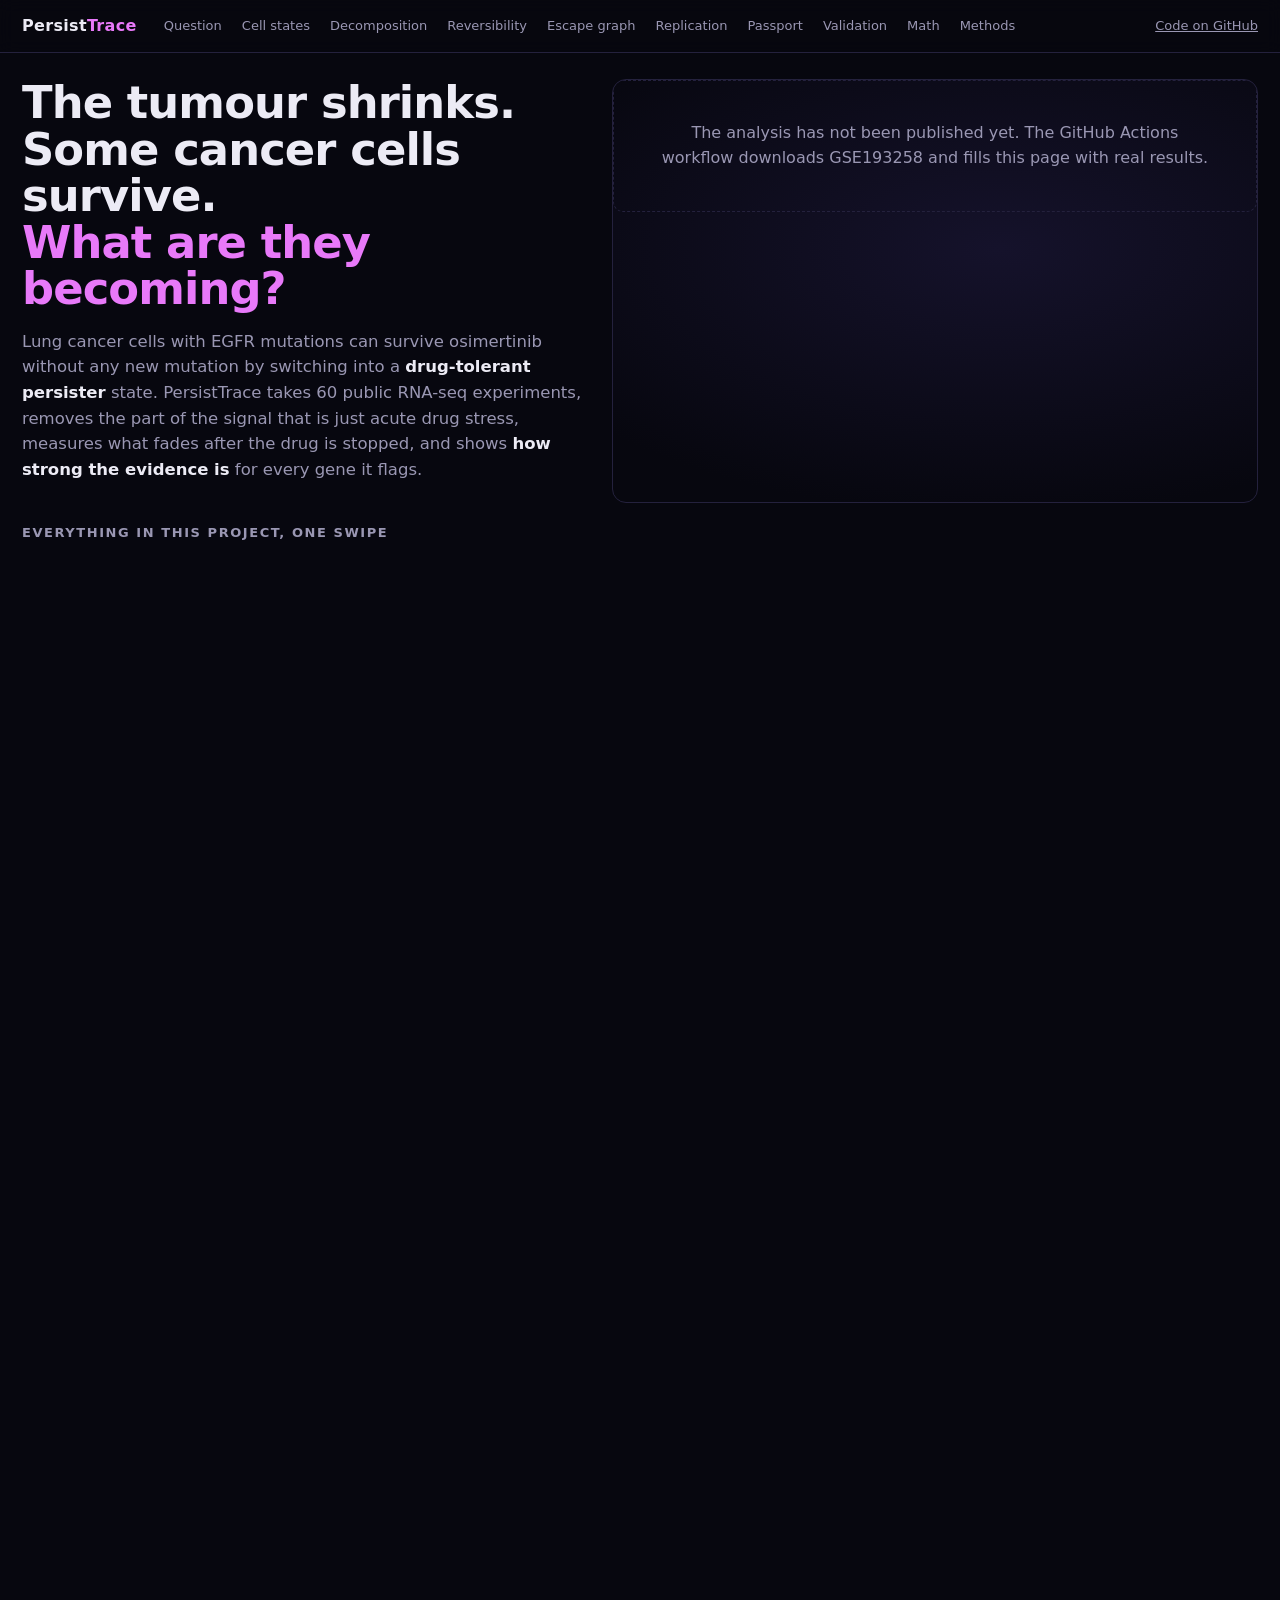
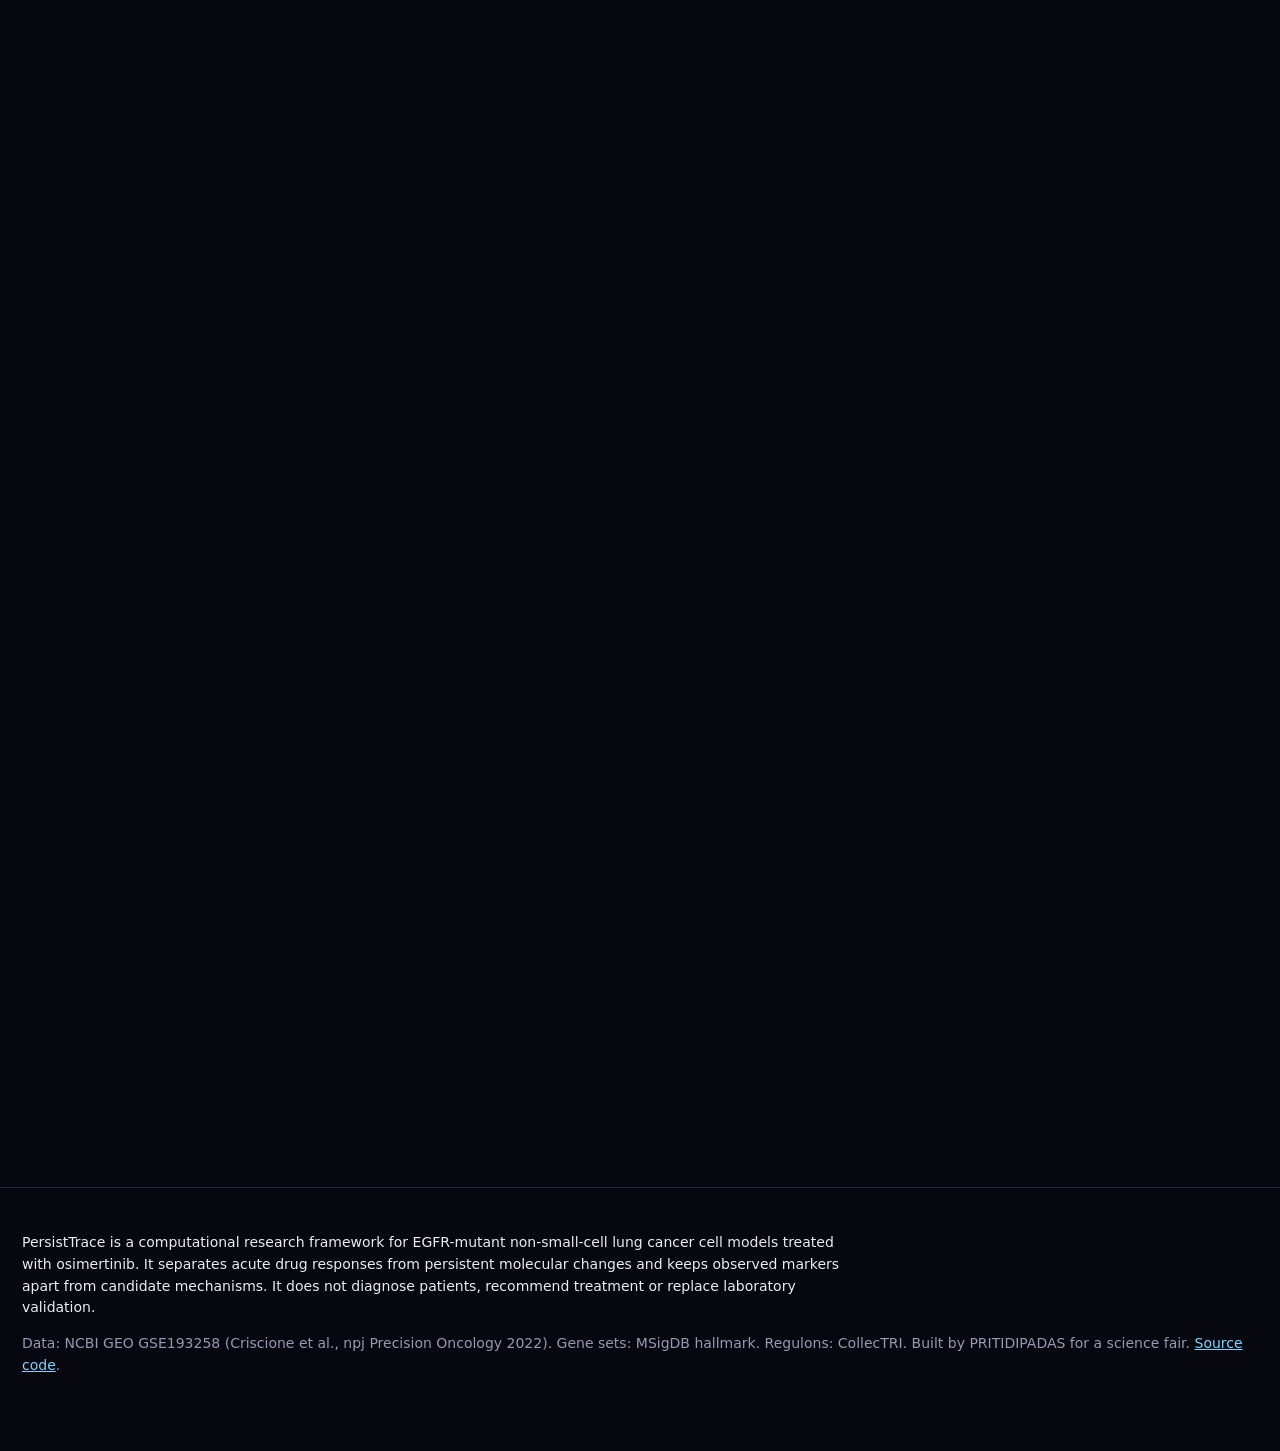
==== site/index.html @ 0986f30b "PersistTrace: pipeline, observatory site, tests and CI" ====
<!doctype html>
<html lang="en">
<head>
<meta charset="utf-8">
<meta name="viewport" content="width=device-width, initial-scale=1">
<title>PersistTrace: mapping the cancer cells that survive targeted therapy</title>
<meta name="description" content="PersistTrace separates the acute drug response from the persister state in EGFR-mutant lung cancer, measures what reverses after the drug is removed, and shows the evidence behind every candidate gene.">
<meta property="og:title" content="PersistTrace">
<meta property="og:description" content="The tumour shrinks. Some cancer cells survive. What are they becoming?">
<link rel="icon" href="data:image/svg+xml,%3Csvg xmlns='http://www.w3.org/2000/svg' viewBox='0 0 32 32'%3E%3Ccircle cx='16' cy='16' r='9' fill='none' stroke='%23e879f9' stroke-width='3'/%3E%3Ccircle cx='16' cy='16' r='3' fill='%237dd3fc'/%3E%3C/svg%3E">
<link rel="stylesheet" href="css/style.css">
</head>
<body>
<a class="skip" href="#main">Skip to content</a>
<div class="banner" id="banner"></div>

<header class="top">
  <a class="brand" href="#top">Persist<span>Trace</span></a>
  <nav class="sections" aria-label="Sections">
    <a href="#question">Question</a>
    <a href="#universe">Cell states</a>
    <a href="#decompose">Decomposition</a>
    <a href="#reversibility">Reversibility</a>
    <a href="#graph">Escape graph</a>
    <a href="#paradox">Replication</a>
    <a href="#passport">Passport</a>
    <a href="#arena">Validation</a>
    <a href="#math">Math</a>
    <a href="#methods">Methods</a>
  </nav>
  <a class="repo" href="https://github.com/PRITIDIPADAS/persist-trace">Code on GitHub</a>
</header>

<main id="main">
<div class="hero" id="top">
  <div>
    <h1>The tumour shrinks.<br>Some cancer cells survive.<br><em>What are they becoming?</em></h1>
    <p class="lede">Lung cancer cells with EGFR mutations can survive osimertinib without any new mutation by switching into a <strong>drug-tolerant persister</strong> state. PersistTrace takes 60 public RNA-seq experiments, removes the part of the signal that is just acute drug stress, measures what fades after the drug is stopped, and shows <strong>how strong the evidence is</strong> for every gene it flags.</p>
    <div class="stats" id="heroStats" aria-live="polite"></div>
  </div>
  <figure class="stage" aria-label="Animated map of the real samples">
    <canvas id="heroCanvas"></canvas>
    <div class="phase" id="heroPhase"></div>
    <div class="controls">
      <button class="btn small" id="heroPlay" aria-pressed="true">Pause</button>
    </div>
    <figcaption class="caption"><span id="heroCap">Loading real data</span><span>each dot is one sequenced sample</span></figcaption>
  </figure>
</div>

<div class="atlas">
  <h2>Everything in this project, one swipe</h2>
  <div class="tiles" id="tiles"></div>
</div>

<section class="mod reveal" id="question">
  <div class="mod-head">
    <div>
      <div class="n">01 / The question</div>
      <h2>Are persisters one population, or several states on different paths?</h2>
      <p>Most analyses compare treated cells with untreated cells. That mixes three different things: stress that every cell feels in the first day, the persister state that builds up over weeks, and recovery after the drug is gone. PersistTrace pulls those apart.</p>
    </div>
    <div class="plain"><b>In plain words.</b> Imagine a crowd hit by a storm. Everyone gets wet in the first hour, so "being wet" tells you nothing about who will still be standing after three weeks. We look for what changes only in the survivors, and for what goes back to normal when the storm stops.</div>
  </div>
  <div class="grid3">
    <div class="card"><h3>Five conditions, four cell lines</h3><p class="sub">PC9, NCI-H1975, HCC827 and HCC2935, each sequenced untreated, after 24 h of 500 nM osimertinib, as 21-day persisters, 24 h after washout and after regrowth (3 to 10 days, set per line by the original authors). Three biological replicates each.</p></div>
    <div class="card"><h3>What we add</h3><p class="sub">A decomposition that strips the acute response from the persister signal, a population-level reversibility map with memory half-lives, and an evidence passport that keeps markers and mechanisms apart.</p></div>
    <div class="card"><h3>What we do not claim</h3><p class="sub">No diagnosis, no treatment advice, no proof that any gene causes resistance. Cell lines are not patients. Every label on this page is an evidence level, and the passport says which level.</p></div>
  </div>
  <div class="card" style="margin-top:14px"><h3>Watch the data move</h3><p class="sub">Rendered by the pipeline from the real sample coordinates. The four large dots are the cell-line averages walking through the five conditions.</p><video id="trajVideo" controls muted playsinline preload="none" poster=""></video></div>
</section>

<section class="mod reveal" id="universe">
  <div class="mod-head">
    <div>
      <div class="n">02 / Cell-State Universe</div>
      <h2>Where each experiment sits</h2>
      <p>Principal component analysis of the 2,000 most variable genes. "Centred" removes each cell line's own baseline so the treatment conditions can be compared across lines; "raw" shows how different the lines are to begin with.</p>
    </div>
    <div class="plain"><b>How to read it.</b> Samples that are close together have similar gene activity. Hover a dot to see its GEO sample ID.</div>
  </div>
  <div class="toolbar" id="uniTools"></div>
  <div class="card"><svg class="chart" id="uniChart" viewBox="0 0 900 520" role="img" aria-label="Sample embedding"></svg><div class="legend" id="uniLegend"></div></div>
</section>

<section class="mod reveal" id="decompose">
  <div class="mod-head">
    <div>
      <div class="n">03 / Persistence-specific signal decomposition</div>
      <h2>Subtract the stress, keep the persister</h2>
      <p>For every gene and cell line we have the acute change <i>A</i> and the persister change <i>P</i>. A robust regression across all genes finds how much of the acute response persisters still carry. What is left, <i>S</i>, is the persister-specific part.</p>
    </div>
    <div class="plain"><b>The idea in one line.</b> If a gene goes up on day one and is still up on day 21, that is mostly stress. If it only goes up by day 21, that is the persister talking.</div>
  </div>
  <div class="card eq" aria-label="P equals beta times A plus S">
    <math display="block"><mrow><msub><mi>P</mi><mi>g</mi></msub><mo>=</mo><mi>&#x3B2;</mi><mo>&#x22C5;</mo><msub><mi>A</mi><mi>g</mi></msub><mo>+</mo><msub><mi>S</mi><mi>g</mi></msub><mspace width="2em"/><msub><mi>z</mi><mi>S</mi></msub><mo>=</mo><mfrac><msub><mi>S</mi><mi>g</mi></msub><msqrt><msubsup><mi>&#x3C3;</mi><mi>P</mi><mn>2</mn></msubsup><mo>+</mo><msup><mi>&#x3B2;</mi><mn>2</mn></msup><msubsup><mi>&#x3C3;</mi><mi>A</mi><mn>2</mn></msubsup></msqrt></mfrac></mrow></math>
    <div class="sub">Per-line DESeq2 Wald estimates, Huber-weighted slope, then DerSimonian-Laird random effects across the four lines. Ignoring the shared-control covariance makes the error bar wider, not narrower.</div>
  </div>
  <div class="toolbar" id="decTools"></div>
  <div class="grid2">
    <div class="card"><svg class="chart" id="decChart" viewBox="0 0 640 460" role="img" aria-label="Acute versus persister fold change"></svg></div>
    <div class="card"><h3>What the slope says</h3><div id="betaText" class="sub"></div><h3 style="margin-top:16px">Top persister-specific genes</h3><div id="decTop" class="scroller"></div></div>
  </div>
</section>

<section class="mod reveal" id="reversibility">
  <div class="mod-head">
    <div>
      <div class="n">04 / Reversibility map</div>
      <h2>What does a cancer cell remember after the drug is gone?</h2>
      <p>Each persister change is followed into the 24 h washout and the regrowth washout. "Memory" is the fraction of the persister change still present. Where the GEO record gives the regrowth day, we fit an exponential decay and report a half-life.</p>
    </div>
    <div class="plain"><b>Careful wording.</b> These are averages over millions of cells. A bulk signal drifting back to baseline fits reversal, but it could also mean the persisters were outgrown by other cells. Only lineage tracing can tell those apart.</div>
  </div>
  <div class="grid2">
    <div class="card">
      <div class="toolbar"><label for="geneSearch">Gene</label><input type="search" id="geneSearch" list="geneList" placeholder="Type a gene, e.g. TACSTD2" autocomplete="off"><datalist id="geneList"></datalist><span id="geneClass"></span></div>
      <svg class="chart" id="revChart" viewBox="0 0 640 380" role="img" aria-label="Gene trajectory across conditions"></svg>
      <div class="legend" id="revLegend"></div>
    </div>
    <div class="card"><h3>How much persister programme survives washout</h3><div id="memText" class="sub"></div><svg class="chart" id="memChart" viewBox="0 0 460 300" role="img" aria-label="Memory distribution"></svg><h3>Withdrawal classes (reproducible in 3 or more lines)</h3><div id="classBars"></div></div>
  </div>
</section>

<section class="mod reveal" id="graph">
  <div class="mod-head">
    <div>
      <div class="n">05 / Molecular Escape Graph</div>
      <h2>Every edge says where it came from</h2>
      <p>Genes, transcription factors, gene programmes and published studies. Solid edges were measured or reported. Dashed edges were inferred from a prior network plus this data. Click a gene to open its passport.</p>
    </div>
    <div class="plain"><b>Why the line styles matter.</b> A computer guess and a lab experiment should never look the same on screen.</div>
  </div>
  <div class="toolbar" id="graphTools"></div>
  <div class="card"><svg class="chart" id="graphSvg" viewBox="0 0 1000 620" role="img" aria-label="Evidence graph"></svg><div class="legend" id="graphLegend"></div></div>
</section>

<section class="mod reveal" id="paradox">
  <div class="mod-head">
    <div>
      <div class="n">06 / The replication paradox</div>
      <h2>Asleep, or quietly copying DNA?</h2>
      <p>Persisters are often described as dormant. Lineage tracing in PC9 found a rare subset that keeps cycling under osimertinib, with its own antioxidant and fatty-acid programmes. Here we follow cell-cycle, DNA repair and metabolic programmes through the five conditions in each line.</p>
    </div>
    <div class="plain"><b>Limit.</b> Bulk RNA cannot show whether a few cells are cycling while most sleep. It shows the population average. The single-cell datasets listed in Methods are the next step.</div>
  </div>
  <div class="toolbar" id="progTools"></div>
  <div class="grid2">
    <div class="card"><svg class="chart" id="progChart" viewBox="0 0 640 380" role="img" aria-label="Programme scores over conditions"></svg><div class="legend" id="progLegend"></div></div>
    <div class="card"><h3>Programmes most shifted beyond acute stress</h3><div id="progTable" class="scroller"></div><div id="progLit" class="sub" style="margin-top:12px"></div></div>
  </div>
</section>

<section class="mod reveal" id="passport">
  <div class="mod-head">
    <div>
      <div class="n">07 / Biological Evidence Passport</div>
      <h2>Marker or mechanism? Six separate answers, no secret score</h2>
      <p>Each candidate gets six dimensions that are never added together. The final label is the strongest claim the evidence allows, picked by written rules. Contradictions are listed, not hidden.</p>
    </div>
    <div class="plain"><b>Start with TROP2.</b> It rises in persisters. A 2025 knockout study found it was not needed for persister formation. A 2026 study reported it helps persisters survive. Both can be true in different set-ups, and the passport shows exactly that.</div>
  </div>
  <div class="toolbar"><button class="btn" id="trapBtn">Show the TROP2 story</button><label for="claimFilter">Filter</label><select id="claimFilter"><option value="">All labels</option></select></div>
  <div class="passport"><div class="plist" id="plist" role="listbox" aria-label="Candidate genes"></div><div class="card" id="pcard"></div></div>
</section>

<section class="mod reveal" id="arena">
  <div class="mod-head">
    <div>
      <div class="n">08 / Validation arena</div>
      <h2>Tested on a cell line the model never saw</h2>
      <p>Leave-one-cell-line-out: signatures, feature selection and models are built on three lines and scored on the fourth. Simple baselines run next to complex ones, and every hypothesis below was written before the comparison was run.</p>
    </div>
    <div class="plain"><b>Why not split by cells?</b> Replicates from one line share almost everything. Testing on them flatters the model. A whole new cell line is a fairer exam.</div>
  </div>
  <div class="grid2">
    <div class="card"><h3>Hypotheses and verdicts</h3><div id="hyps"></div></div>
    <div class="card"><h3>Held-out separation of persisters from acute stress</h3><svg class="chart" id="foldChart" viewBox="0 0 460 280" role="img" aria-label="AUROC per held-out line"></svg><div class="legend"><span><i style="background:var(--acute)"></i>naive treated vs control signature</span><span><i style="background:var(--dtp)"></i>persister-specific signature</span></div></div>
  </div>
  <div class="card" style="margin-top:14px"><h3>Five-condition classifiers on the held-out line</h3><div id="benchTable" class="scroller"></div></div>
</section>

<section class="mod reveal" id="math">
  <div class="mod-head">
    <div>
      <div class="n">09 / The mathematics of switching</div>
      <h2>Why a reversible state is enough to cause relapse</h2>
      <p>A two-state linear model: sensitive cells S and persisters P, with switching rates that change when the drug is on. The long-run fate is set by the largest eigenvalue of the rate matrix. This panel is theory with illustrative rates, checked against an independent Octave implementation in CI.</p>
    </div>
    <div class="plain"><b>Try it.</b> Drag <i>a</i> to zero and only the persisters you started with survive the drug. Raise <i>b</i> and persisters turn back into fast-growing sensitive cells sooner after washout, so the tumour regrows faster.</div>
  </div>
  <div class="card eq">
    <math display="block"><mrow><mfrac><mi>d</mi><mrow><mi>d</mi><mi>t</mi></mrow></mfrac><mrow><mo>[</mo><mtable><mtr><mtd><mi>S</mi></mtd></mtr><mtr><mtd><mi>P</mi></mtd></mtr></mtable><mo>]</mo></mrow><mo>=</mo><mrow><mo>[</mo><mtable><mtr><mtd><msub><mi>r</mi><mi>S</mi></msub><mo>&#x2212;</mo><mi>a</mi></mtd><mtd><mi>b</mi></mtd></mtr><mtr><mtd><mi>a</mi></mtd><mtd><msub><mi>r</mi><mi>P</mi></msub><mo>&#x2212;</mo><mi>b</mi></mtd></mtr></mtable><mo>]</mo></mrow><mrow><mo>[</mo><mtable><mtr><mtd><mi>S</mi></mtd></mtr><mtr><mtd><mi>P</mi></mtd></mtr></mtable><mo>]</mo></mrow><mspace width="2em"/><msub><mi>&#x3BB;</mi><mo>max</mo></msub><mo>=</mo><mfrac><mrow><mi>&#x3C4;</mi><mo>+</mo><msqrt><msup><mi>&#x3C4;</mi><mn>2</mn></msup><mo>&#x2212;</mo><mn>4</mn><mi>&#x394;</mi></msqrt></mrow><mn>2</mn></mfrac></mrow></math>
  </div>
  <div class="grid2">
    <div class="card"><svg class="chart" id="modelChart" viewBox="0 0 640 360" role="img" aria-label="Simulated population"></svg><div class="legend"><span><i style="background:var(--control)"></i>sensitive</span><span><i style="background:var(--dtp)"></i>persister</span><span><i style="background:var(--ink)"></i>total (log scale)</span></div></div>
    <div class="card" id="modelControls"></div>
  </div>
</section>

<section class="mod reveal" id="methods">
  <div class="mod-head">
    <div>
      <div class="n">10 / Methods and reproducibility</div>
      <h2>Rerun it yourself</h2>
      <p>Everything on this page is generated by one command from public files whose checksums are listed below. The analysis runs again on every change in GitHub Actions, together with the tests and the Octave cross-check.</p>
    </div>
    <div class="plain"><code>pip install -e . &amp;&amp; python -m persisttrace.pipeline</code></div>
  </div>
  <div class="grid2">
    <div class="card"><h3>Acceptance gates</h3><div id="gates"></div><h3 style="margin-top:16px">Robustness</h3><div id="robust" class="sub"></div></div>
    <div class="card"><h3>Source files</h3><div id="manifest" class="scroller sub"></div><h3 style="margin-top:16px">Run</h3><div id="runinfo" class="sub"></div></div>
  </div>
  <div class="grid3" style="margin-top:14px">
    <div class="card"><h3>Limitations</h3><p class="sub">Four cell lines, three replicates each. Long washouts differ in length between lines. Bulk data cannot resolve subpopulations. Regulator activity is inferred from expression of targets, so it is not independent of expression. No new wet-lab experiments and no clinical validation. Literature records were curated by hand and can be incomplete.</p></div>
    <div class="card"><h3>Next datasets</h3><p class="sub">Single-cell: GSE243562 (patient-derived xenografts, residual tumour) and the PC9 osimertinib arm of GSE275199, kept separate from its H358 sotorasib arm. Chromatin: GSE193259 ATAC-seq. These are listed as planned, not run.</p></div>
    <div class="card"><h3>Prior work we build on</h3><div id="refs" class="sub"></div></div>
  </div>
</section>
</main>

<footer>
  <p class="boundary">PersistTrace is a computational research framework for EGFR-mutant non-small-cell lung cancer cell models treated with osimertinib. It separates acute drug responses from persistent molecular changes and keeps observed markers apart from candidate mechanisms. It does not diagnose patients, recommend treatment or replace laboratory validation.</p>
  <p>Data: NCBI GEO GSE193258 (Criscione et al., npj Precision Oncology 2022). Gene sets: MSigDB hallmark. Regulons: CollecTRI. Built by PRITIDIPADAS for a science fair. <a href="https://github.com/PRITIDIPADAS/persist-trace">Source code</a>.</p>
</footer>
<div class="tip" id="tip" role="tooltip"></div>
<script src="js/charts.js"></script>
<script src="js/hero.js"></script>
<script src="js/app.js"></script>
</body>
</html>
---- site/css/style.css ----
:root {
  --bg: #07070f;
  --panel: #0e0d1c;
  --panel-2: #141228;
  --line: #24213d;
  --ink: #ecebf5;
  --muted: #9a97b3;
  --dim: #66637f;
  --control: #7dd3fc;
  --acute: #fbbf24;
  --dtp: #e879f9;
  --wo-short: #a78bfa;
  --wo-long: #34d399;
  --warn: #ff6b8a;
  --ok: #34d399;
  --radius: 10px;
  --mono: ui-monospace, "SF Mono", "JetBrains Mono", Menlo, Consolas, monospace;
  --sans: "Inter", "Segoe UI", system-ui, -apple-system, sans-serif;
  --serif: "Iowan Old Style", "Palatino Linotype", Palatino, Georgia, serif;
}

* { box-sizing: border-box; }
html { scroll-behavior: smooth; }
@media (prefers-reduced-motion: reduce) { html { scroll-behavior: auto; } }
body { margin: 0; background: var(--bg); color: var(--ink); font: 16px/1.55 var(--sans); }
a { color: var(--control); }
a:focus-visible, button:focus-visible, input:focus-visible, select:focus-visible { outline: 2px solid var(--dtp); outline-offset: 2px; }
.skip { position: absolute; left: -999px; }
.skip:focus { left: 12px; top: 12px; background: var(--ink); color: var(--bg); padding: 6px 10px; z-index: 99; }

.banner { display: none; background: var(--warn); color: #19040a; font-weight: 700; text-align: center; padding: 8px 12px; }
.banner.show { display: block; }

header.top { position: sticky; top: 0; z-index: 20; display: flex; align-items: center; gap: 18px; padding: 10px 22px;
  background: rgba(7, 7, 15, .86); backdrop-filter: blur(8px); border-bottom: 1px solid var(--line); }
.brand { font-weight: 800; letter-spacing: .02em; color: var(--ink); text-decoration: none; }
.brand span { color: var(--dtp); }
nav.sections { display: flex; gap: 2px; overflow-x: auto; scrollbar-width: none; flex: 1; }
nav.sections a { color: var(--muted); text-decoration: none; font-size: 13px; padding: 6px 9px; border-radius: 6px; white-space: nowrap; }
nav.sections a.on, nav.sections a:hover { color: var(--ink); background: var(--panel-2); }
.top .repo { font-size: 13px; color: var(--muted); }

.hero { display: grid; grid-template-columns: minmax(320px, 1fr) minmax(320px, 1.15fr); gap: 28px; padding: 26px 22px 10px; max-width: 1360px; margin: 0 auto; align-items: center; }
.hero h1 { font: 800 clamp(28px, 3.5vw, 46px)/1.04 var(--sans); letter-spacing: -.02em; margin: 0 0 16px; }
.hero h1 em { font-style: normal; color: var(--dtp); }
.hero .lede { font-size: 16.5px; color: var(--muted); max-width: 36em; margin: 0 0 20px; }
.hero .lede strong { color: var(--ink); font-weight: 600; }
.stage { position: relative; aspect-ratio: 16 / 10.5; margin: 0; background: radial-gradient(120% 90% at 60% 40%, #15122b 0%, var(--bg) 70%); border: 1px solid var(--line); border-radius: 14px; overflow: hidden; }
.stage canvas { width: 100%; height: 100%; display: block; }
.stage .caption { position: absolute; left: 14px; bottom: 12px; right: 14px; display: flex; justify-content: space-between; gap: 12px; font: 12px var(--mono); color: var(--muted); pointer-events: none; }
.stage .phase { position: absolute; top: 12px; left: 14px; font: 600 14px var(--sans); }
.stage .controls { position: absolute; top: 10px; right: 10px; display: flex; gap: 6px; }

.btn { font: 600 13px var(--sans); color: var(--ink); background: var(--panel-2); border: 1px solid var(--line); border-radius: 7px; padding: 7px 12px; cursor: pointer; }
.btn:hover { border-color: var(--dim); }
.btn.on { background: var(--ink); color: var(--bg); border-color: var(--ink); }
.btn.small { padding: 4px 9px; font-size: 12px; }

.stats { display: grid; grid-template-columns: repeat(3, 1fr); gap: 10px; margin-top: 8px; }
.stat { border-left: 2px solid var(--line); padding: 2px 0 2px 10px; }
.stat b { display: block; font: 700 24px/1.1 var(--sans); }
.stat span { font-size: 12px; line-height: 1.35; color: var(--muted); display: block; }
.stat.dtp { border-color: var(--dtp); }
.stat.ok { border-color: var(--ok); }
.stat.acute { border-color: var(--acute); }

.atlas { max-width: 1360px; margin: 6px auto 0; padding: 0 22px 8px; }
.atlas h2 { font-size: 13px; text-transform: uppercase; letter-spacing: .12em; color: var(--muted); margin: 10px 0; font-weight: 600; }
.tiles { display: grid; grid-auto-flow: column; grid-auto-columns: minmax(168px, 1fr); gap: 10px; overflow-x: auto; scroll-snap-type: x mandatory; padding-bottom: 8px; }
.tile { scroll-snap-align: start; display: block; text-decoration: none; color: var(--ink); background: var(--panel); border: 1px solid var(--line); border-radius: var(--radius); padding: 10px 12px; min-height: 104px; position: relative; }
.tile:hover { border-color: var(--dim); }
.tile .n { font: 12px var(--mono); color: var(--dim); }
.tile h3 { margin: 4px 0 6px; font-size: 15px; }
.tile p { margin: 0; font-size: 13px; color: var(--muted); }
.tile .live { margin-top: 8px; font: 600 13px var(--mono); color: var(--dtp); }

section.mod { max-width: 1360px; margin: 0 auto; padding: 64px 22px 20px; border-top: 1px solid var(--line); }
.mod-head { display: grid; grid-template-columns: 1fr minmax(260px, 420px); gap: 24px; align-items: end; margin-bottom: 20px; }
.mod-head .n { font: 12px var(--mono); color: var(--dtp); }
.mod-head h2 { font: 800 clamp(24px, 3vw, 36px)/1.1 var(--sans); margin: 4px 0 8px; letter-spacing: -.01em; }
.mod-head p { color: var(--muted); margin: 0; }
.plain { background: var(--panel); border: 1px solid var(--line); border-radius: var(--radius); padding: 12px 14px; font-size: 14px; color: var(--muted); }
.plain b { color: var(--ink); }

.grid2 { display: grid; grid-template-columns: 1.4fr 1fr; gap: 18px; }
.grid3 { display: grid; grid-template-columns: repeat(3, 1fr); gap: 14px; }
.card { background: var(--panel); border: 1px solid var(--line); border-radius: var(--radius); padding: 16px; min-width: 0; }
.card h3 { margin: 0 0 8px; font-size: 15px; }
.card .sub { font-size: 13px; color: var(--muted); }
.toolbar { display: flex; flex-wrap: wrap; gap: 6px; align-items: center; margin-bottom: 10px; }
.toolbar label { font-size: 13px; color: var(--muted); }
input[type="search"], select { font: 14px var(--sans); background: var(--panel-2); color: var(--ink); border: 1px solid var(--line); border-radius: 7px; padding: 7px 10px; }
input[type="range"] { accent-color: var(--dtp); width: 100%; }

svg text { fill: var(--muted); font: 11px var(--sans); }
svg .axis line, svg .axis path { stroke: var(--line); }
svg .lbl { fill: var(--ink); font-weight: 600; }
.chart { width: 100%; height: auto; display: block; }
.legend { display: flex; flex-wrap: wrap; gap: 12px; font-size: 12px; color: var(--muted); margin-top: 8px; }
.legend i { display: inline-block; width: 10px; height: 10px; border-radius: 50%; margin-right: 5px; vertical-align: -1px; }

.tip { position: fixed; pointer-events: none; z-index: 50; background: #fff; color: #111; font-size: 12px; padding: 6px 8px; border-radius: 6px; max-width: 280px; opacity: 0; transition: opacity .12s; }
.tip.show { opacity: 1; }

.eq { font-size: 18px; text-align: center; padding: 12px 0; color: var(--ink); }
math { font-size: 1.05em; }

.badge { display: inline-block; white-space: nowrap; font: 600 11px var(--sans); padding: 3px 8px; border-radius: 999px; border: 1px solid currentColor; }
.badge.supported, .badge.dependency { color: var(--ok); }
.badge.partial, .badge.marker, .badge.regulator { color: var(--control); }
.badge.contested, .badge.negative, .badge.acute-driven, .badge.stress { color: var(--acute); }
.badge.none, .badge.weak, .badge.uncertain, .badge.not-supported, .badge.not-found, .badge.other_context { color: var(--dim); }

.passport { display: grid; grid-template-columns: 360px 1fr; gap: 18px; }
.plist { max-height: 560px; overflow: auto; border: 1px solid var(--line); border-radius: var(--radius); }
.plist button { display: flex; gap: 8px; align-items: center; justify-content: space-between; width: 100%; text-align: left; background: none; color: var(--ink); border: 0; border-bottom: 1px solid var(--line); padding: 9px 12px; cursor: pointer; font: 14px var(--sans); }
.plist button.on, .plist button:hover { background: var(--panel-2); }
.dims { display: grid; grid-template-columns: repeat(3, 1fr); gap: 10px; }
.dim { background: var(--panel-2); border-radius: 8px; padding: 10px 12px; font-size: 13px; }
.dim h4 { margin: 0 0 6px; font-size: 12px; color: var(--muted); font-weight: 600; text-transform: uppercase; letter-spacing: .06em; }
.verdict { margin: 14px 0; padding: 14px 16px; border-radius: 8px; border: 1px solid var(--line); background: var(--bg); }
.verdict b { font-size: 18px; }
.trace { display: flex; flex-wrap: wrap; gap: 6px; align-items: center; font: 12px var(--mono); color: var(--muted); }
.trace span { background: var(--panel-2); padding: 4px 8px; border-radius: 5px; }
.trace .arr { background: none; color: var(--dim); }
.records { font-size: 13px; }
.records li { margin-bottom: 6px; }
.contra li { color: var(--acute); font-size: 13px; }

.story { border-left: 3px solid var(--acute); padding: 4px 0 4px 14px; margin: 12px 0; }
.hyp { display: grid; grid-template-columns: 54px 1fr 150px; gap: 10px; padding: 10px 0; border-bottom: 1px solid var(--line); font-size: 14px; align-items: start; }
.hyp .id { font: 700 13px var(--mono); color: var(--dtp); }
.hyp .res { font-weight: 600; text-align: right; }
.res.supported { color: var(--ok); }
.res.contradicted { color: var(--warn); }
.res.exploratory, .res.not-evaluated, .res.no-clear-difference, .res.not-testable-with-bulk-rna-seq { color: var(--muted); }

table.t { width: 100%; border-collapse: collapse; font-size: 13px; }
table.t th, table.t td { text-align: left; padding: 6px 8px; border-bottom: 1px solid var(--line); }
table.t th { color: var(--muted); font-weight: 600; }
table.t td.num { font-family: var(--mono); text-align: right; }
.gate { display: flex; justify-content: space-between; border-bottom: 1px solid var(--line); padding: 7px 0; font-size: 14px; }
.gate .passed { color: var(--ok); }
.gate .failed { color: var(--warn); }
.scroller { max-height: 320px; overflow: auto; }

.pending { padding: 40px; text-align: center; color: var(--muted); border: 1px dashed var(--line); border-radius: var(--radius); }
video { width: 100%; border-radius: var(--radius); border: 1px solid var(--line); background: #000; }
footer { max-width: 1360px; margin: 40px auto 0; padding: 30px 22px 60px; border-top: 1px solid var(--line); color: var(--muted); font-size: 14px; }
footer .boundary { color: var(--ink); max-width: 60em; }

.reveal { opacity: 0; transform: translateY(14px); transition: opacity .6s ease, transform .6s ease; }
.reveal.in { opacity: 1; transform: none; }
@media (prefers-reduced-motion: reduce) { .reveal { opacity: 1; transform: none; transition: none; } }

@media (max-width: 960px) {
  .stats { grid-template-columns: repeat(2, 1fr); }
  .hero, .grid2, .mod-head, .passport { grid-template-columns: 1fr; }
  .grid3, .dims { grid-template-columns: 1fr 1fr; }
  .hyp { grid-template-columns: 44px 1fr; }
  .hyp .res { grid-column: 2; text-align: left; }
  .top .repo { display: none; }
}
@media (max-width: 560px) { .grid3, .dims { grid-template-columns: 1fr; } }
@media print { header.top, .controls, .tiles { display: none; } body { background: #fff; color: #000; } }
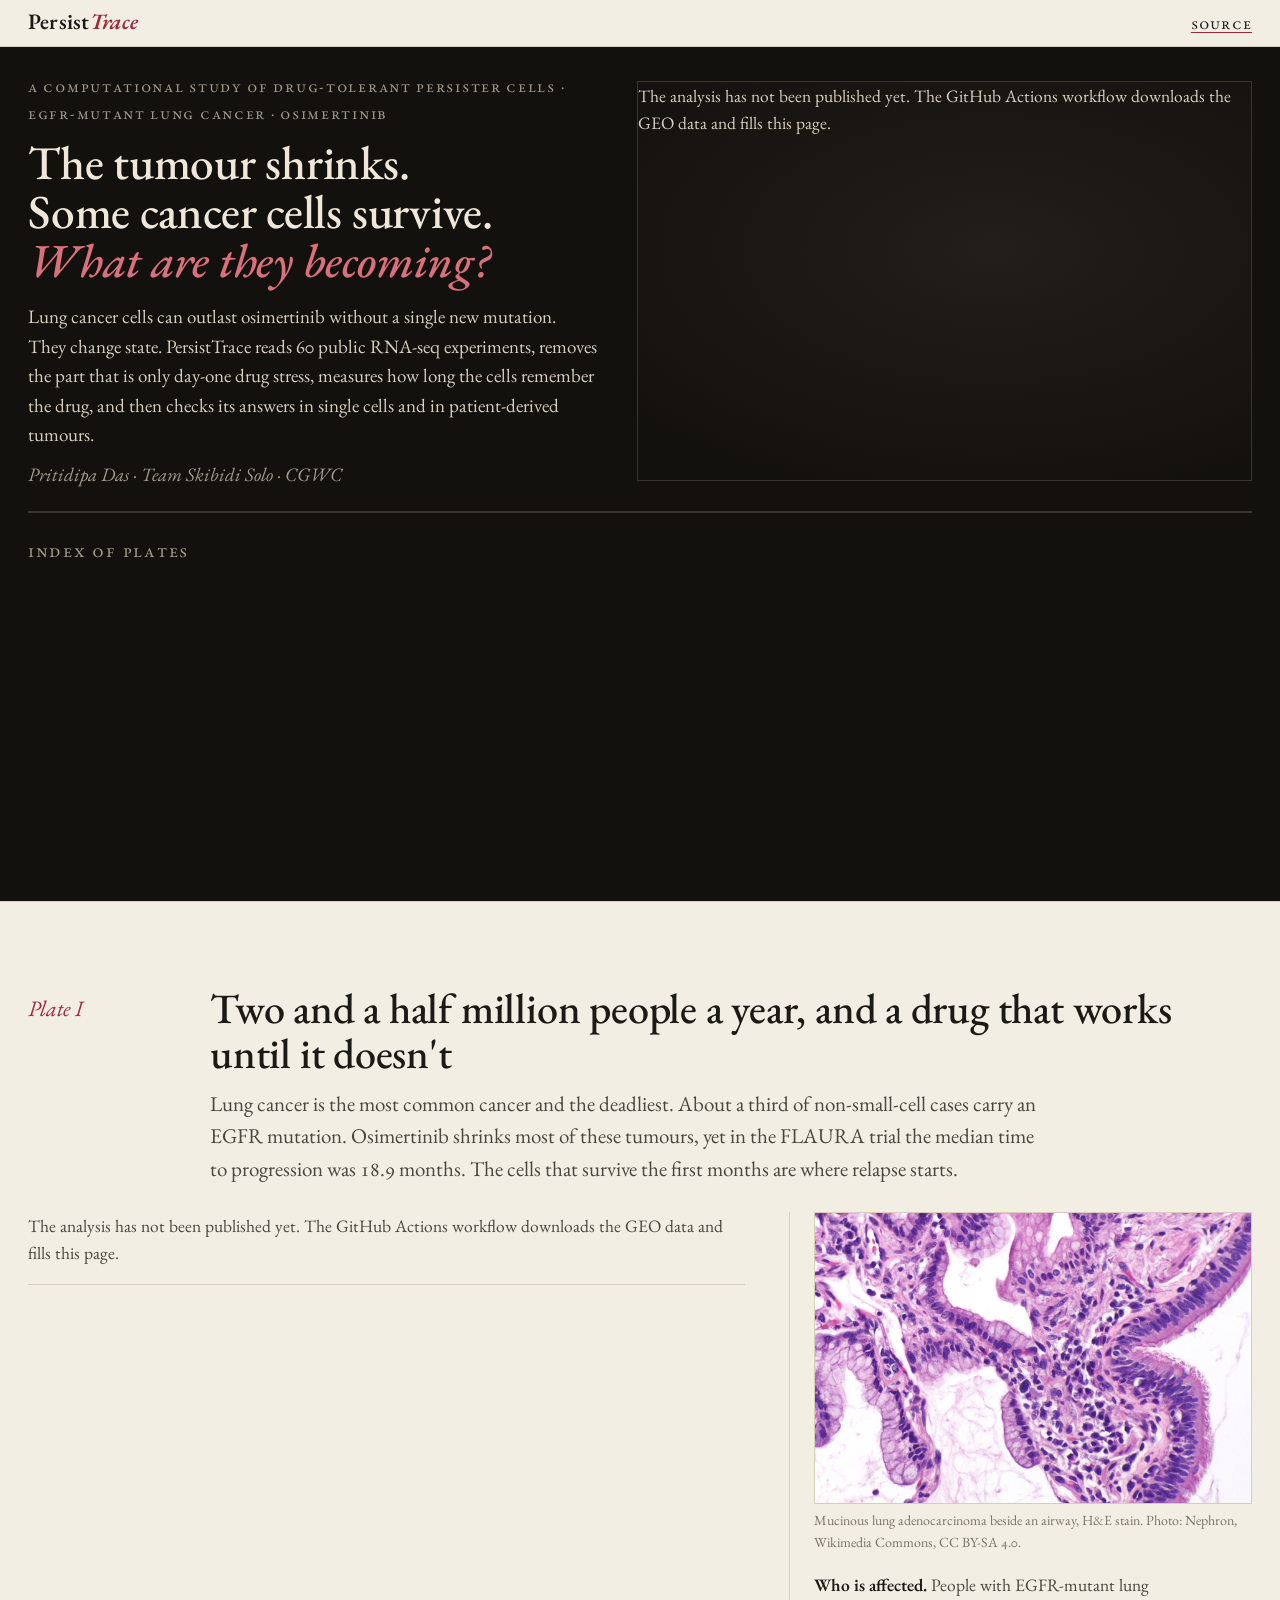
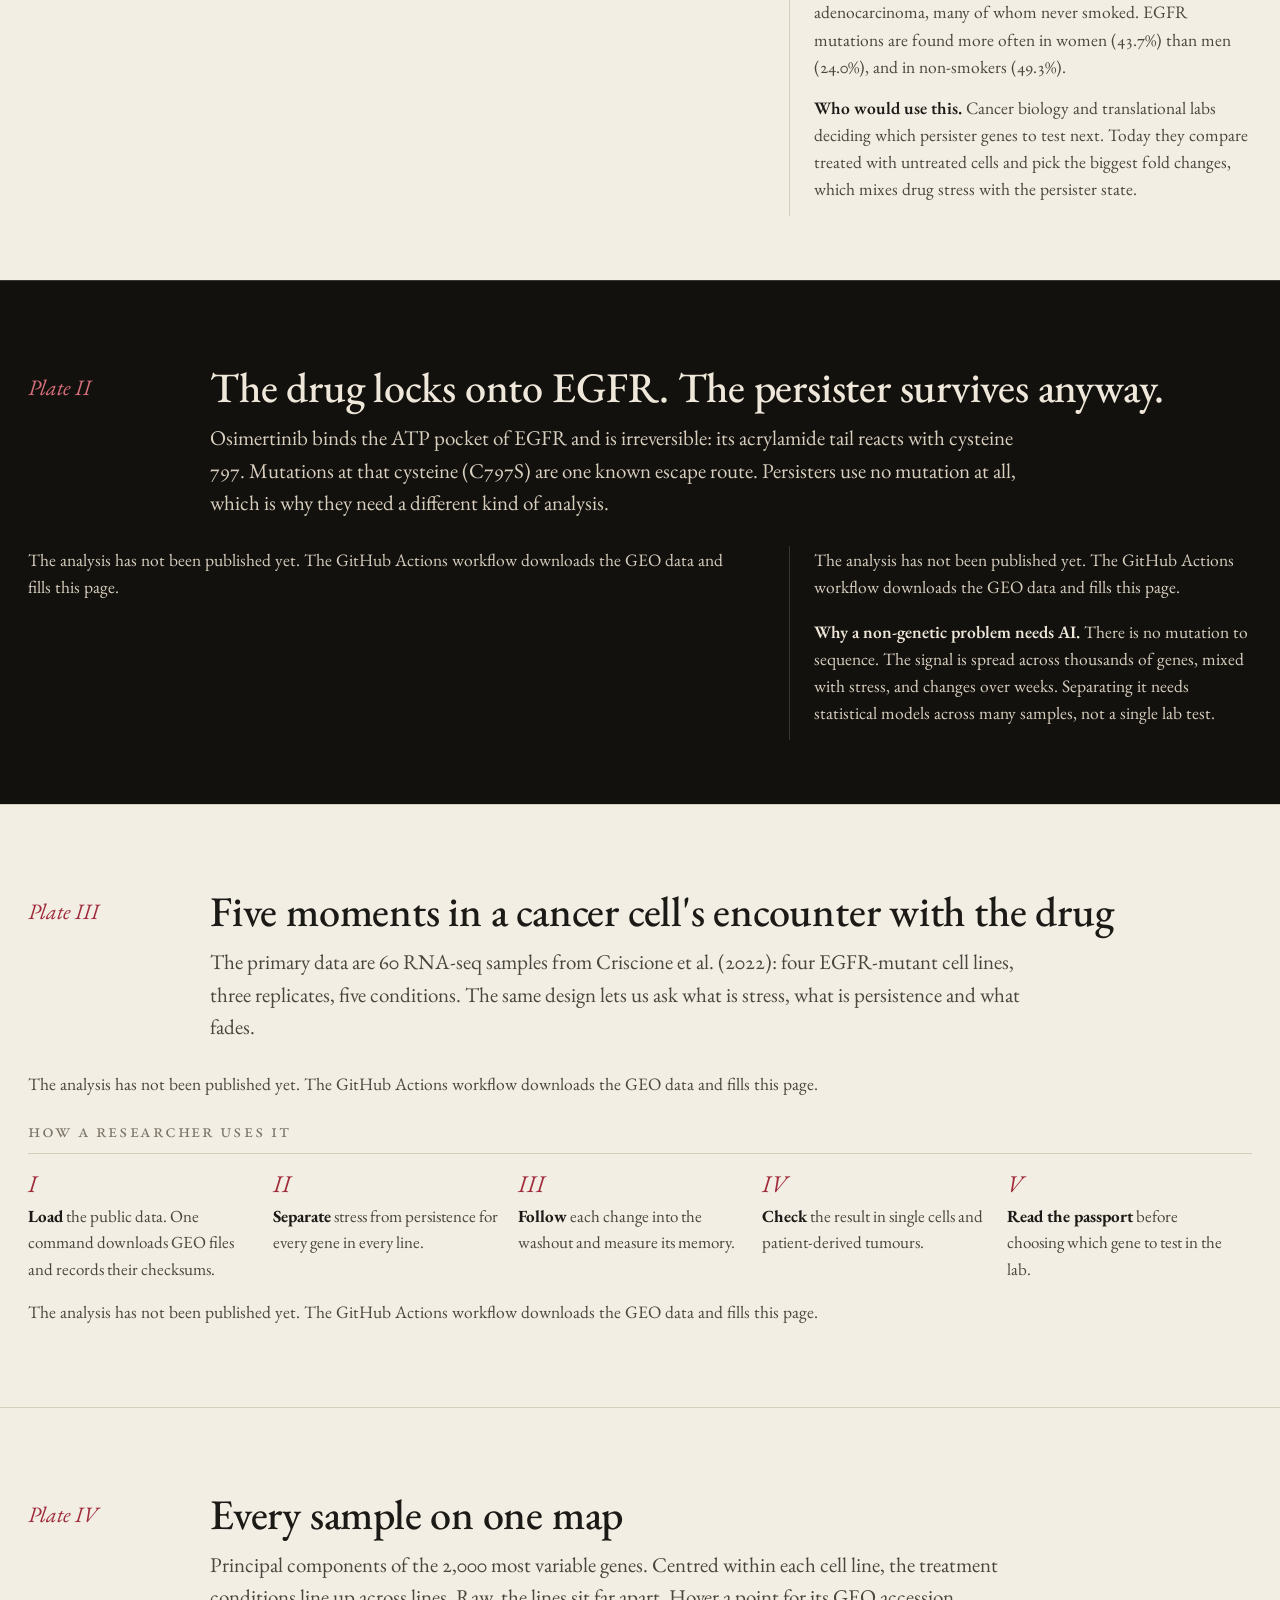
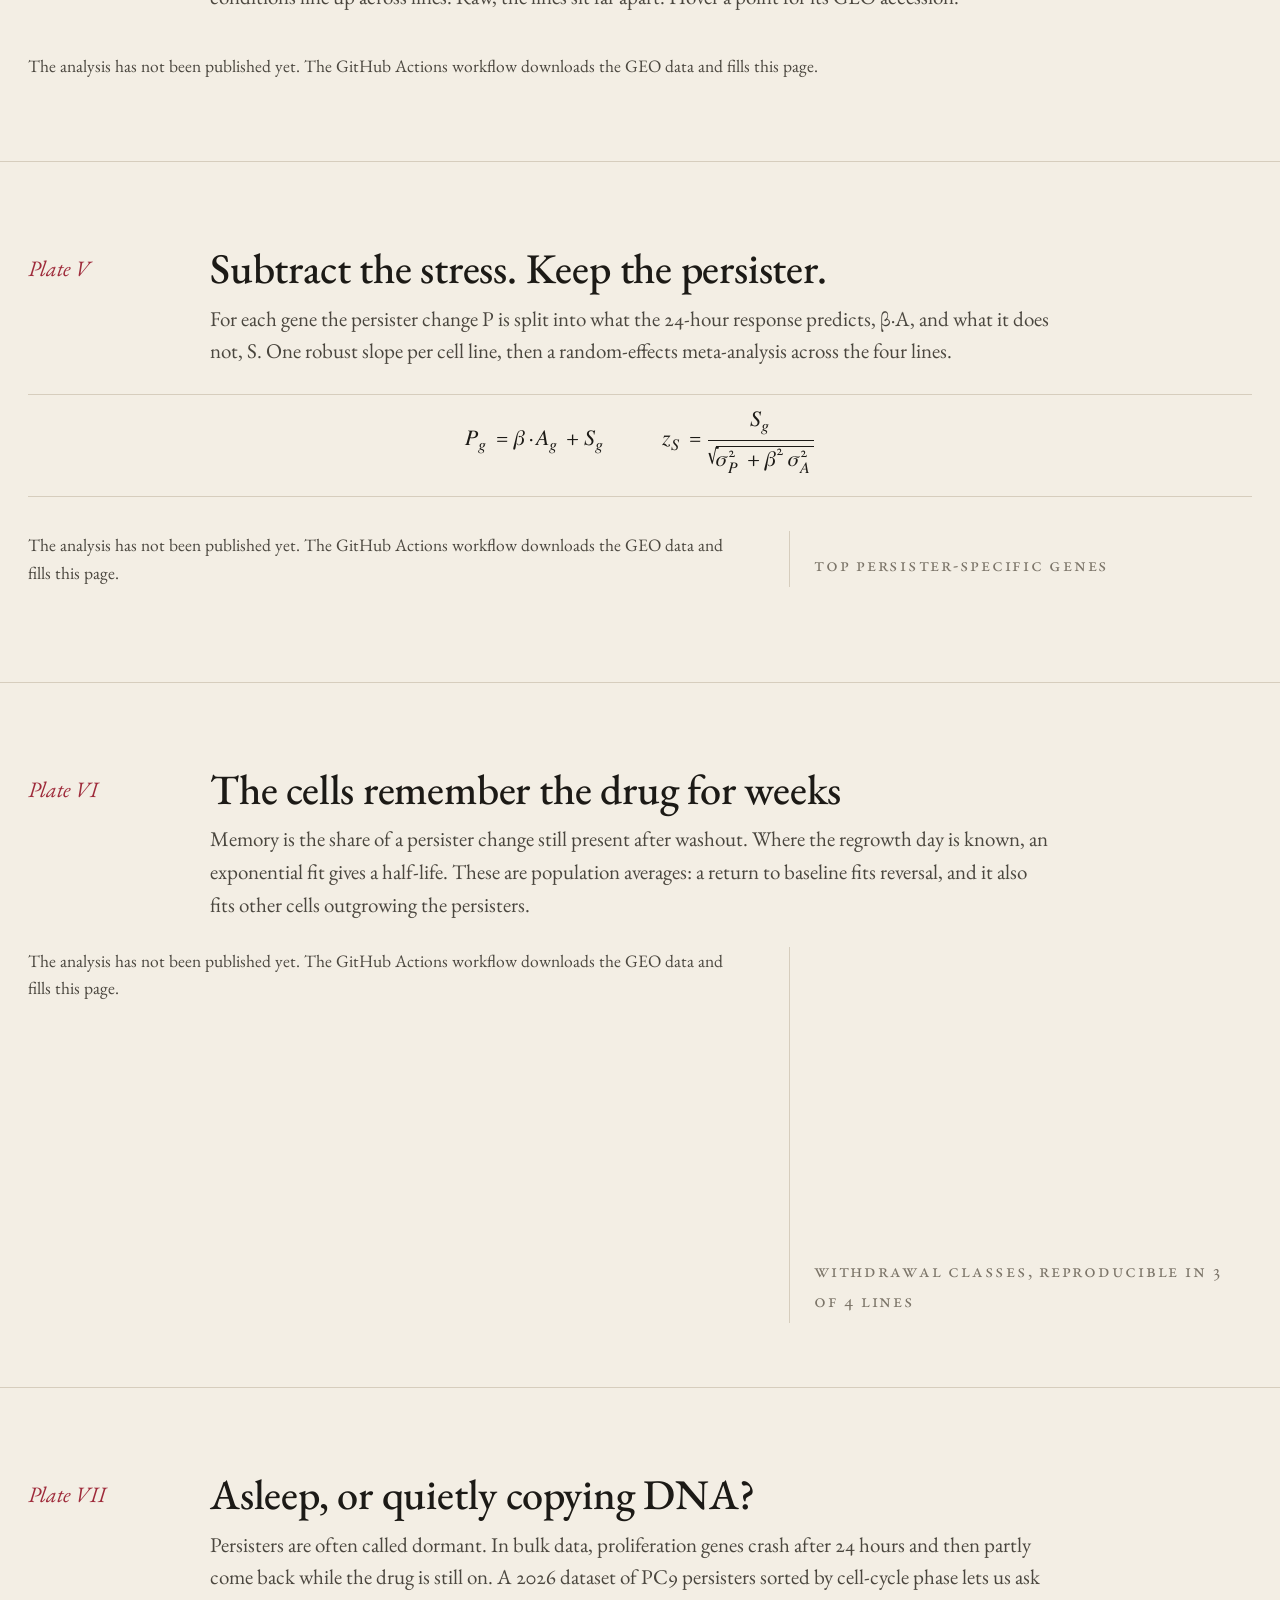
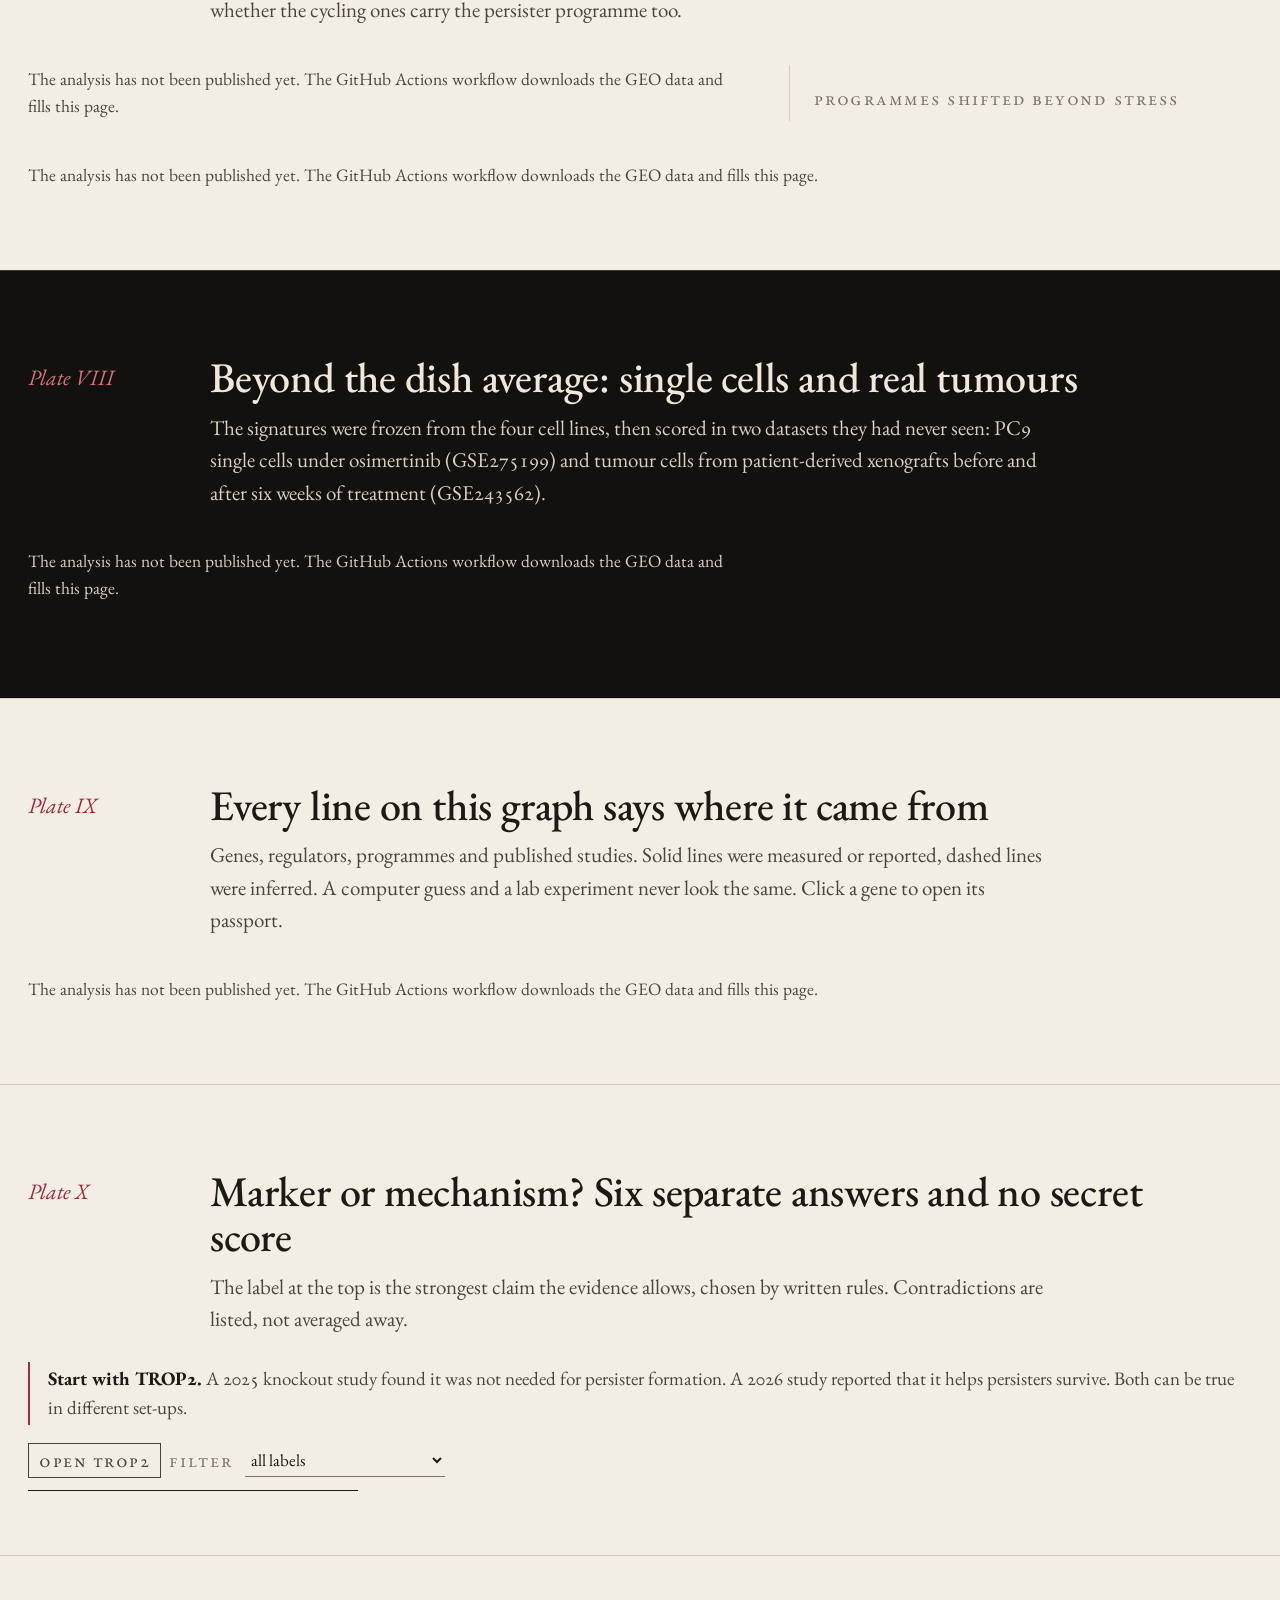
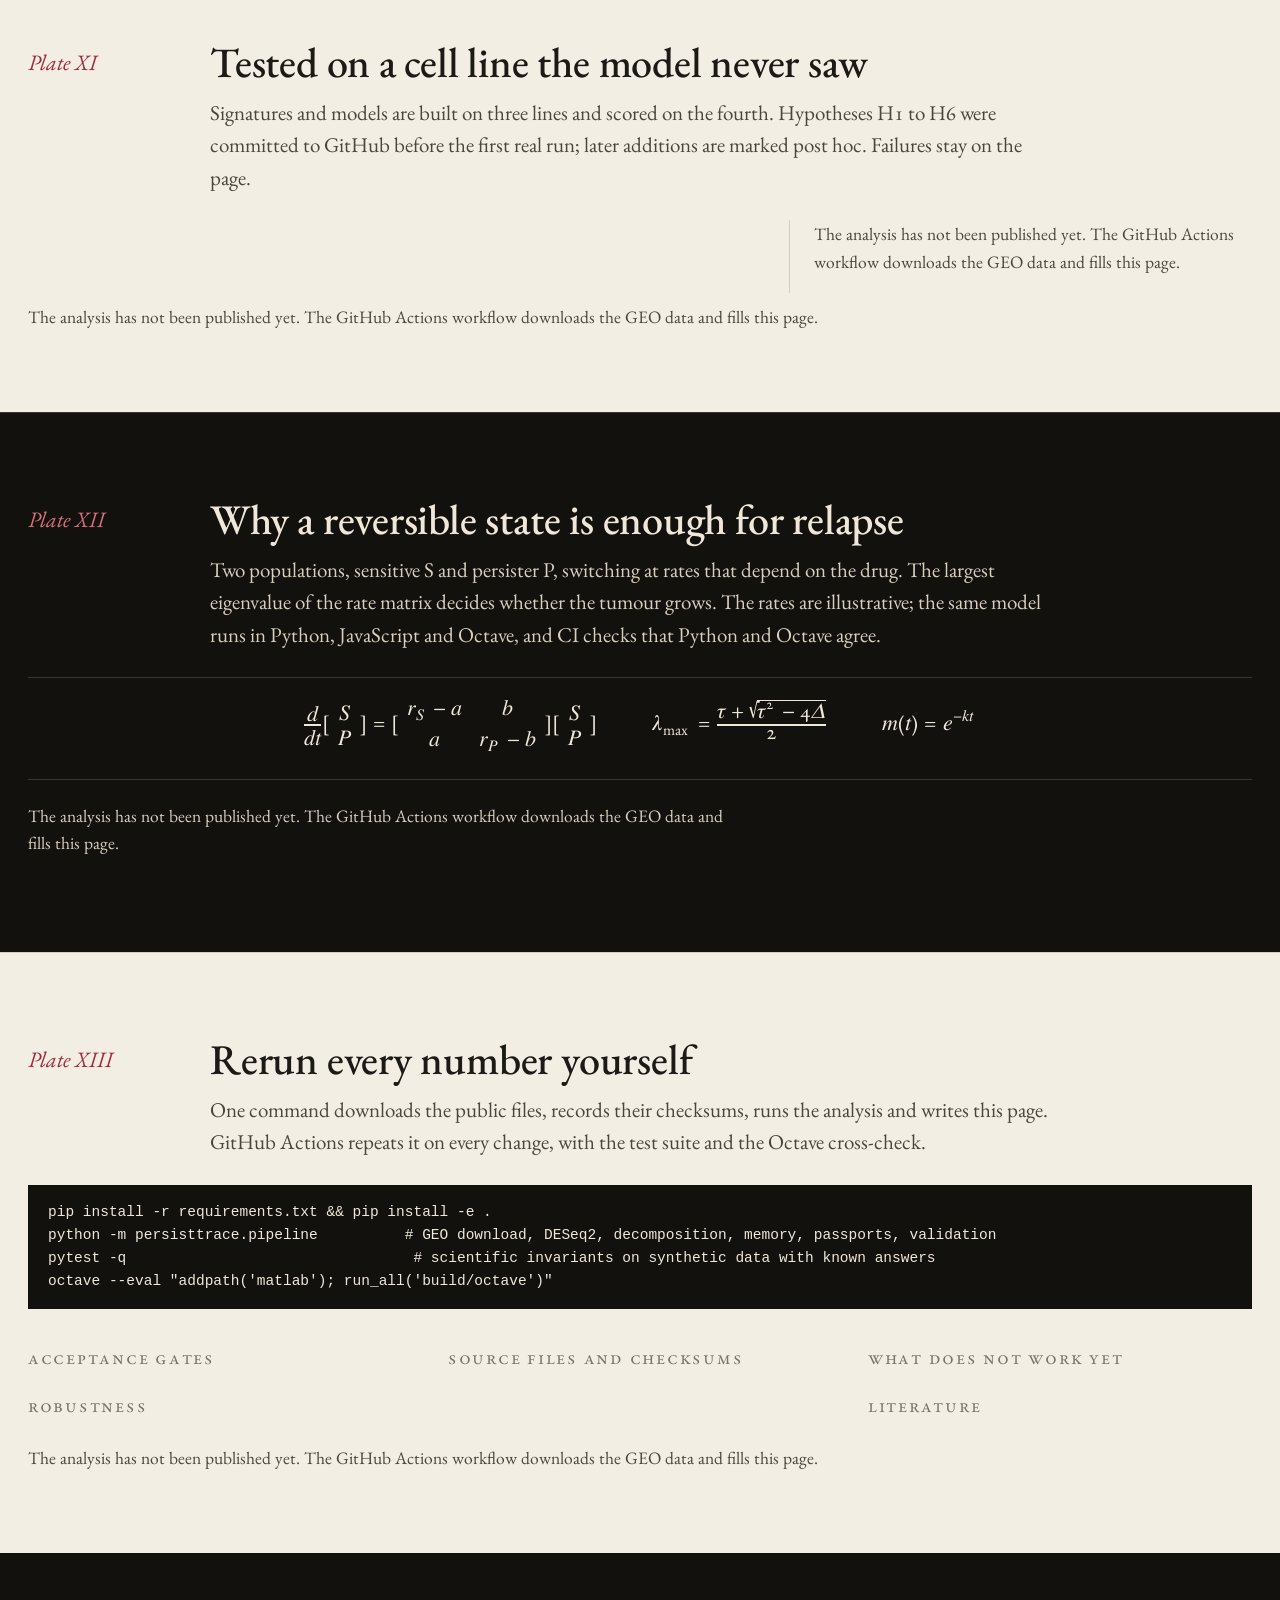
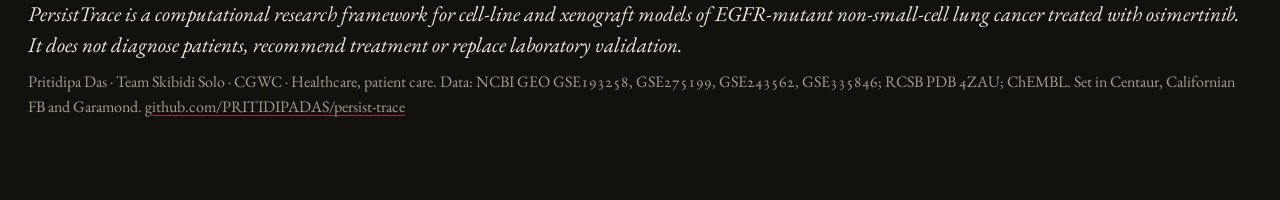
==== commit 09dccc5a: "Editorial observatory redesign (Centaur, Californian FB, Garamond), live 3D EGFR-osimertinib structu" ====
--- a/site/index.html
+++ b/site/index.html
@@ -3,229 +3,270 @@
 <head>
 <meta charset="utf-8">
 <meta name="viewport" content="width=device-width, initial-scale=1">
-<title>PersistTrace: mapping the cancer cells that survive targeted therapy</title>
-<meta name="description" content="PersistTrace separates the acute drug response from the persister state in EGFR-mutant lung cancer, measures what reverses after the drug is removed, and shows the evidence behind every candidate gene.">
+<title>PersistTrace · the cancer cells that survive osimertinib</title>
+<meta name="description" content="PersistTrace separates drug stress from the persister state in EGFR-mutant lung cancer, measures what the cells remember after the drug is gone, and shows the evidence behind every gene. Built on 60 public RNA-seq samples, tested in single cells and patient-derived tumours.">
 <meta property="og:title" content="PersistTrace">
 <meta property="og:description" content="The tumour shrinks. Some cancer cells survive. What are they becoming?">
-<link rel="icon" href="data:image/svg+xml,%3Csvg xmlns='http://www.w3.org/2000/svg' viewBox='0 0 32 32'%3E%3Ccircle cx='16' cy='16' r='9' fill='none' stroke='%23e879f9' stroke-width='3'/%3E%3Ccircle cx='16' cy='16' r='3' fill='%237dd3fc'/%3E%3C/svg%3E">
+<link rel="icon" href="data:image/svg+xml,%3Csvg xmlns='http://www.w3.org/2000/svg' viewBox='0 0 32 32'%3E%3Ccircle cx='16' cy='16' r='10' fill='none' stroke='%239e2a3a' stroke-width='3'/%3E%3Ccircle cx='16' cy='16' r='3.5' fill='%231c1a16'/%3E%3C/svg%3E">
+<link rel="preload" href="fonts/EBGaramond.woff2" as="font" type="font/woff2" crossorigin>
 <link rel="stylesheet" href="css/style.css">
 </head>
 <body>
 <a class="skip" href="#main">Skip to content</a>
+<div class="progress" id="progress" aria-hidden="true"></div>
 <div class="banner" id="banner"></div>
 
-<header class="top">
-  <a class="brand" href="#top">Persist<span>Trace</span></a>
-  <nav class="sections" aria-label="Sections">
-    <a href="#question">Question</a>
-    <a href="#universe">Cell states</a>
-    <a href="#decompose">Decomposition</a>
-    <a href="#reversibility">Reversibility</a>
-    <a href="#graph">Escape graph</a>
-    <a href="#paradox">Replication</a>
-    <a href="#passport">Passport</a>
-    <a href="#arena">Validation</a>
-    <a href="#math">Math</a>
-    <a href="#methods">Methods</a>
-  </nav>
-  <a class="repo" href="https://github.com/PRITIDIPADAS/persist-trace">Code on GitHub</a>
+<header class="runhead" id="runhead">
+  <a class="mark" href="#top">Persist<i>Trace</i></a>
+  <nav aria-label="Plates" id="platenav"></nav>
+  <a class="gh" href="https://github.com/PRITIDIPADAS/persist-trace">Source</a>
 </header>
 
 <main id="main">
-<div class="hero" id="top">
-  <div>
-    <h1>The tumour shrinks.<br>Some cancer cells survive.<br><em>What are they becoming?</em></h1>
-    <p class="lede">Lung cancer cells with EGFR mutations can survive osimertinib without any new mutation by switching into a <strong>drug-tolerant persister</strong> state. PersistTrace takes 60 public RNA-seq experiments, removes the part of the signal that is just acute drug stress, measures what fades after the drug is stopped, and shows <strong>how strong the evidence is</strong> for every gene it flags.</p>
-    <div class="stats" id="heroStats" aria-live="polite"></div>
-  </div>
-  <figure class="stage" aria-label="Animated map of the real samples">
-    <canvas id="heroCanvas"></canvas>
-    <div class="phase" id="heroPhase"></div>
-    <div class="controls">
-      <button class="btn small" id="heroPlay" aria-pressed="true">Pause</button>
+
+<section class="hero night" id="top">
+  <div class="hero-grid">
+    <div class="hero-text">
+      <p class="kicker">A computational study of drug-tolerant persister cells · EGFR-mutant lung cancer · osimertinib</p>
+      <h1>The tumour shrinks.<br>Some cancer cells survive.<br><em>What are they becoming?</em></h1>
+      <p class="lede">Lung cancer cells can outlast osimertinib without a single new mutation. They change state. PersistTrace reads 60 public RNA-seq experiments, removes the part that is only day-one drug stress, measures how long the cells remember the drug, and then checks its answers in single cells and in patient-derived tumours.</p>
+      <p class="byline">Pritidipa Das · Team Skibidi Solo · CGWC</p>
     </div>
-    <figcaption class="caption"><span id="heroCap">Loading real data</span><span>each dot is one sequenced sample</span></figcaption>
+    <figure class="stage">
+      <canvas id="heroCanvas" aria-label="The 60 real samples moving through the five conditions"></canvas>
+      <div id="heroPhase" class="phase-tag"></div>
+      <figcaption>
+        <span id="heroCap" class="cap">loading the data</span>
+        <button class="ghost" id="heroPlay" aria-pressed="true">pause</button>
+      </figcaption>
+    </figure>
+  </div>
+  <div class="ledger" id="ledger" aria-live="polite"></div>
+  <div class="plates-index">
+    <p class="smallcaps">Index of plates</p>
+    <ol id="plateIndex"></ol>
+  </div>
+</section>
+
+<section class="plate" id="problem" data-plate="I" data-title="The problem">
+  <header class="plate-head">
+    <p class="plate-no">Plate I</p>
+    <h2>Two and a half million people a year, and a drug that works until it doesn't</h2>
+    <p class="dek">Lung cancer is the most common cancer and the deadliest. About a third of non-small-cell cases carry an EGFR mutation. Osimertinib shrinks most of these tumours, yet in the FLAURA trial the median time to progression was 18.9 months. The cells that survive the first months are where relapse starts.</p>
+  </header>
+  <div class="plate-body two">
+    <div>
+      <figure class="fig">
+        <canvas id="dotField" aria-label="One dot per ten thousand lung cancer diagnoses in 2022"></canvas>
+        <figcaption><b>Fig. 1</b> One dot is 10,000 people diagnosed with lung cancer in 2022. <span class="k k-ink">Grey</span> all lung cancer, <span class="k k-blue">blue</span> non-small-cell, <span class="k k-red">red</span> an estimate of EGFR-mutant cases (85% NSCLC × 32.3% pooled EGFR prevalence; prevalence ranges from 14% in Europe to 38% in China).</figcaption>
+      </figure>
+      <div class="stats-row" id="problemStats"></div>
+    </div>
+    <aside class="margin">
+      <figure class="photo">
+        <img src="media/histology.jpg" alt="Micrograph of mucinous lung adenocarcinoma stained with haematoxylin and eosin" loading="lazy" onerror="this.closest('figure').remove()">
+        <figcaption>Mucinous lung adenocarcinoma beside an airway, H&amp;E stain. Photo: Nephron, Wikimedia Commons, CC BY-SA 4.0.</figcaption>
+      </figure>
+      <p class="note"><b>Who is affected.</b> People with EGFR-mutant lung adenocarcinoma, many of whom never smoked. EGFR mutations are found more often in women (43.7%) than men (24.0%), and in non-smokers (49.3%).</p>
+      <p class="note"><b>Who would use this.</b> Cancer biology and translational labs deciding which persister genes to test next. Today they compare treated with untreated cells and pick the biggest fold changes, which mixes drug stress with the persister state.</p>
+    </aside>
+  </div>
+</section>
+
+<section class="plate night" id="drug" data-plate="II" data-title="Drug and target">
+  <header class="plate-head">
+    <p class="plate-no">Plate II</p>
+    <h2>The drug locks onto EGFR. The persister survives anyway.</h2>
+    <p class="dek">Osimertinib binds the ATP pocket of EGFR and is irreversible: its acrylamide tail reacts with cysteine 797. Mutations at that cysteine (C797S) are one known escape route. Persisters use no mutation at all, which is why they need a different kind of analysis.</p>
+  </header>
+  <div class="plate-body two">
+    <figure class="fig">
+      <div id="mol3d" class="mol3d" role="img" aria-label="3D structure of EGFR kinase with osimertinib, PDB 4ZAU"></div>
+      <figcaption><b>Fig. 2</b> Crystal structure of the EGFR kinase domain with osimertinib (AZD9291), PDB 4ZAU, drawn live with 3Dmol.js. Drug in <span class="k k-red">red</span>, Cys797 in <span class="k k-gold">gold</span>. In this crystal the acrylamide carbon sits <b>3.4 Å</b> from the cysteine sulfur, measured by this project from the PDB file. Drag to rotate.</figcaption>
+    </figure>
+    <aside class="margin">
+      <figure class="fig">
+        <img src="media/osimertinib.svg" alt="2D structure of osimertinib with the acrylamide warhead highlighted" class="mol2d">
+        <figcaption><b>Fig. 3</b> Osimertinib, C₂₈H₃₃N₇O₂, 499.6 Da (ChEMBL CHEMBL3353410). The shaded group is the acrylamide warhead. Drawn with RDKit from the ChEMBL SMILES.</figcaption>
+      </figure>
+      <p class="note"><b>Why a non-genetic problem needs AI.</b> There is no mutation to sequence. The signal is spread across thousands of genes, mixed with stress, and changes over weeks. Separating it needs statistical models across many samples, not a single lab test.</p>
+    </aside>
+  </div>
+</section>
+
+<section class="plate" id="design" data-plate="III" data-title="Experiment">
+  <header class="plate-head">
+    <p class="plate-no">Plate III</p>
+    <h2>Five moments in a cancer cell's encounter with the drug</h2>
+    <p class="dek">The primary data are 60 RNA-seq samples from Criscione et al. (2022): four EGFR-mutant cell lines, three replicates, five conditions. The same design lets us ask what is stress, what is persistence and what fades.</p>
+  </header>
+  <figure class="fig wide">
+    <svg id="timeline" class="chart" viewBox="0 0 1200 260" role="img" aria-label="Timeline of the five conditions"></svg>
+    <figcaption><b>Fig. 4</b> The five conditions. Long washouts were set by regrowth and read from the GEO records: H1975 3 days, HCC827 4, PC9 7, HCC2935 10.</figcaption>
   </figure>
-</div>
-
-<div class="atlas">
-  <h2>Everything in this project, one swipe</h2>
-  <div class="tiles" id="tiles"></div>
-</div>
-
-<section class="mod reveal" id="question">
-  <div class="mod-head">
-    <div>
-      <div class="n">01 / The question</div>
-      <h2>Are persisters one population, or several states on different paths?</h2>
-      <p>Most analyses compare treated cells with untreated cells. That mixes three different things: stress that every cell feels in the first day, the persister state that builds up over weeks, and recovery after the drug is gone. PersistTrace pulls those apart.</p>
-    </div>
-    <div class="plain"><b>In plain words.</b> Imagine a crowd hit by a storm. Everyone gets wet in the first hour, so "being wet" tells you nothing about who will still be standing after three weeks. We look for what changes only in the survivors, and for what goes back to normal when the storm stops.</div>
-  </div>
-  <div class="grid3">
-    <div class="card"><h3>Five conditions, four cell lines</h3><p class="sub">PC9, NCI-H1975, HCC827 and HCC2935, each sequenced untreated, after 24 h of 500 nM osimertinib, as 21-day persisters, 24 h after washout and after regrowth (3 to 10 days, set per line by the original authors). Three biological replicates each.</p></div>
-    <div class="card"><h3>What we add</h3><p class="sub">A decomposition that strips the acute response from the persister signal, a population-level reversibility map with memory half-lives, and an evidence passport that keeps markers and mechanisms apart.</p></div>
-    <div class="card"><h3>What we do not claim</h3><p class="sub">No diagnosis, no treatment advice, no proof that any gene causes resistance. Cell lines are not patients. Every label on this page is an evidence level, and the passport says which level.</p></div>
-  </div>
-  <div class="card" style="margin-top:14px"><h3>Watch the data move</h3><p class="sub">Rendered by the pipeline from the real sample coordinates. The four large dots are the cell-line averages walking through the five conditions.</p><video id="trajVideo" controls muted playsinline preload="none" poster=""></video></div>
-</section>
-
-<section class="mod reveal" id="universe">
-  <div class="mod-head">
-    <div>
-      <div class="n">02 / Cell-State Universe</div>
-      <h2>Where each experiment sits</h2>
-      <p>Principal component analysis of the 2,000 most variable genes. "Centred" removes each cell line's own baseline so the treatment conditions can be compared across lines; "raw" shows how different the lines are to begin with.</p>
-    </div>
-    <div class="plain"><b>How to read it.</b> Samples that are close together have similar gene activity. Hover a dot to see its GEO sample ID.</div>
-  </div>
+  <div class="journey">
+    <p class="smallcaps">How a researcher uses it</p>
+    <ol>
+      <li><b>Load</b> the public data. One command downloads GEO files and records their checksums.</li>
+      <li><b>Separate</b> stress from persistence for every gene in every line.</li>
+      <li><b>Follow</b> each change into the washout and measure its memory.</li>
+      <li><b>Check</b> the result in single cells and patient-derived tumours.</li>
+      <li><b>Read the passport</b> before choosing which gene to test in the lab.</li>
+    </ol>
+  </div>
+  <figure class="fig wide video"><video id="explainer" controls muted playsinline preload="none" poster="media/explainer.jpg" src="media/explainer.mp4"></video><figcaption><b>Film.</b> The whole project in 56 seconds. Every number and point on screen is read from the published results file, rendered with matplotlib and ffmpeg by <code>persisttrace/film.py</code>.</figcaption></figure>
+</section>
+
+<section class="plate" id="universe" data-plate="IV" data-title="Cell states">
+  <header class="plate-head">
+    <p class="plate-no">Plate IV</p>
+    <h2>Every sample on one map</h2>
+    <p class="dek">Principal components of the 2,000 most variable genes. Centred within each cell line, the treatment conditions line up across lines. Raw, the lines sit far apart. Hover a point for its GEO accession.</p>
+  </header>
   <div class="toolbar" id="uniTools"></div>
-  <div class="card"><svg class="chart" id="uniChart" viewBox="0 0 900 520" role="img" aria-label="Sample embedding"></svg><div class="legend" id="uniLegend"></div></div>
-</section>
-
-<section class="mod reveal" id="decompose">
-  <div class="mod-head">
-    <div>
-      <div class="n">03 / Persistence-specific signal decomposition</div>
-      <h2>Subtract the stress, keep the persister</h2>
-      <p>For every gene and cell line we have the acute change <i>A</i> and the persister change <i>P</i>. A robust regression across all genes finds how much of the acute response persisters still carry. What is left, <i>S</i>, is the persister-specific part.</p>
-    </div>
-    <div class="plain"><b>The idea in one line.</b> If a gene goes up on day one and is still up on day 21, that is mostly stress. If it only goes up by day 21, that is the persister talking.</div>
-  </div>
-  <div class="card eq" aria-label="P equals beta times A plus S">
-    <math display="block"><mrow><msub><mi>P</mi><mi>g</mi></msub><mo>=</mo><mi>&#x3B2;</mi><mo>&#x22C5;</mo><msub><mi>A</mi><mi>g</mi></msub><mo>+</mo><msub><mi>S</mi><mi>g</mi></msub><mspace width="2em"/><msub><mi>z</mi><mi>S</mi></msub><mo>=</mo><mfrac><msub><mi>S</mi><mi>g</mi></msub><msqrt><msubsup><mi>&#x3C3;</mi><mi>P</mi><mn>2</mn></msubsup><mo>+</mo><msup><mi>&#x3B2;</mi><mn>2</mn></msup><msubsup><mi>&#x3C3;</mi><mi>A</mi><mn>2</mn></msubsup></msqrt></mfrac></mrow></math>
-    <div class="sub">Per-line DESeq2 Wald estimates, Huber-weighted slope, then DerSimonian-Laird random effects across the four lines. Ignoring the shared-control covariance makes the error bar wider, not narrower.</div>
+  <figure class="fig wide"><svg class="chart" id="uniChart" viewBox="0 0 1100 520" role="img" aria-label="Sample embedding"></svg><figcaption id="uniLegend"></figcaption></figure>
+</section>
+
+<section class="plate" id="decompose" data-plate="V" data-title="Decomposition">
+  <header class="plate-head">
+    <p class="plate-no">Plate V</p>
+    <h2>Subtract the stress. Keep the persister.</h2>
+    <p class="dek">For each gene the persister change P is split into what the 24-hour response predicts, β·A, and what it does not, S. One robust slope per cell line, then a random-effects meta-analysis across the four lines.</p>
+  </header>
+  <div class="equation" aria-label="P equals beta times A plus S">
+    <math display="block"><mrow><msub><mi>P</mi><mi>g</mi></msub><mo>=</mo><mi>β</mi><mo>·</mo><msub><mi>A</mi><mi>g</mi></msub><mo>+</mo><msub><mi>S</mi><mi>g</mi></msub><mspace width="2.5em"/><msub><mi>z</mi><mi>S</mi></msub><mo>=</mo><mfrac><msub><mi>S</mi><mi>g</mi></msub><msqrt><msubsup><mi>σ</mi><mi>P</mi><mn>2</mn></msubsup><mo>+</mo><msup><mi>β</mi><mn>2</mn></msup><msubsup><mi>σ</mi><mi>A</mi><mn>2</mn></msubsup></msqrt></mfrac></mrow></math>
   </div>
   <div class="toolbar" id="decTools"></div>
-  <div class="grid2">
-    <div class="card"><svg class="chart" id="decChart" viewBox="0 0 640 460" role="img" aria-label="Acute versus persister fold change"></svg></div>
-    <div class="card"><h3>What the slope says</h3><div id="betaText" class="sub"></div><h3 style="margin-top:16px">Top persister-specific genes</h3><div id="decTop" class="scroller"></div></div>
-  </div>
-</section>
-
-<section class="mod reveal" id="reversibility">
-  <div class="mod-head">
-    <div>
-      <div class="n">04 / Reversibility map</div>
-      <h2>What does a cancer cell remember after the drug is gone?</h2>
-      <p>Each persister change is followed into the 24 h washout and the regrowth washout. "Memory" is the fraction of the persister change still present. Where the GEO record gives the regrowth day, we fit an exponential decay and report a half-life.</p>
-    </div>
-    <div class="plain"><b>Careful wording.</b> These are averages over millions of cells. A bulk signal drifting back to baseline fits reversal, but it could also mean the persisters were outgrown by other cells. Only lineage tracing can tell those apart.</div>
-  </div>
-  <div class="grid2">
-    <div class="card">
-      <div class="toolbar"><label for="geneSearch">Gene</label><input type="search" id="geneSearch" list="geneList" placeholder="Type a gene, e.g. TACSTD2" autocomplete="off"><datalist id="geneList"></datalist><span id="geneClass"></span></div>
+  <div class="plate-body two">
+    <figure class="fig"><svg class="chart" id="decChart" viewBox="0 0 640 470" role="img" aria-label="Acute against persister fold change"></svg><figcaption><b>Fig. 5</b> Each point is a gene. The gold line is β·A, the stress the persisters still carry. Coloured points changed for reasons stress does not explain.</figcaption></figure>
+    <aside class="margin"><p class="note" id="betaText"></p><p class="smallcaps">Top persister-specific genes</p><div id="decTop"></div></aside>
+  </div>
+</section>
+
+<section class="plate" id="reversibility" data-plate="VI" data-title="Memory">
+  <header class="plate-head">
+    <p class="plate-no">Plate VI</p>
+    <h2>The cells remember the drug for weeks</h2>
+    <p class="dek">Memory is the share of a persister change still present after washout. Where the regrowth day is known, an exponential fit gives a half-life. These are population averages: a return to baseline fits reversal, and it also fits other cells outgrowing the persisters.</p>
+  </header>
+  <div class="plate-body two">
+    <figure class="fig">
+      <div class="toolbar"><label for="geneSearch" class="smallcaps">Gene</label><input type="search" id="geneSearch" list="geneList" placeholder="try TACSTD2, CDK6, KCNH1" autocomplete="off"><datalist id="geneList"></datalist><span id="geneClass"></span></div>
       <svg class="chart" id="revChart" viewBox="0 0 640 380" role="img" aria-label="Gene trajectory across conditions"></svg>
-      <div class="legend" id="revLegend"></div>
-    </div>
-    <div class="card"><h3>How much persister programme survives washout</h3><div id="memText" class="sub"></div><svg class="chart" id="memChart" viewBox="0 0 460 300" role="img" aria-label="Memory distribution"></svg><h3>Withdrawal classes (reproducible in 3 or more lines)</h3><div id="classBars"></div></div>
-  </div>
-</section>
-
-<section class="mod reveal" id="graph">
-  <div class="mod-head">
-    <div>
-      <div class="n">05 / Molecular Escape Graph</div>
-      <h2>Every edge says where it came from</h2>
-      <p>Genes, transcription factors, gene programmes and published studies. Solid edges were measured or reported. Dashed edges were inferred from a prior network plus this data. Click a gene to open its passport.</p>
-    </div>
-    <div class="plain"><b>Why the line styles matter.</b> A computer guess and a lab experiment should never look the same on screen.</div>
-  </div>
+      <figcaption id="revLegend"></figcaption>
+    </figure>
+    <aside class="margin">
+      <p class="note" id="memText"></p>
+      <svg class="chart" id="memChart" viewBox="0 0 460 290" role="img" aria-label="Memory distribution"></svg>
+      <p class="smallcaps">Withdrawal classes, reproducible in 3 of 4 lines</p>
+      <div id="classBars"></div>
+    </aside>
+  </div>
+</section>
+
+<section class="plate" id="paradox" data-plate="VII" data-title="Replication">
+  <header class="plate-head">
+    <p class="plate-no">Plate VII</p>
+    <h2>Asleep, or quietly copying DNA?</h2>
+    <p class="dek">Persisters are often called dormant. In bulk data, proliferation genes crash after 24 hours and then partly come back while the drug is still on. A 2026 dataset of PC9 persisters sorted by cell-cycle phase lets us ask whether the cycling ones carry the persister programme too.</p>
+  </header>
+  <div class="toolbar" id="progTools"></div>
+  <div class="plate-body two">
+    <figure class="fig"><svg class="chart" id="progChart" viewBox="0 0 640 380" role="img" aria-label="Programme scores over conditions"></svg><figcaption id="progLegend"></figcaption></figure>
+    <aside class="margin"><div id="progLit"></div><p class="smallcaps">Programmes shifted beyond stress</p><div id="progTable"></div></aside>
+  </div>
+  <figure class="fig wide"><svg class="chart" id="ccChart" viewBox="0 0 1100 300" role="img" aria-label="Persister score by cell-cycle phase"></svg><figcaption id="ccCap"></figcaption></figure>
+</section>
+
+<section class="plate night" id="singlecell" data-plate="VIII" data-title="Single cells">
+  <header class="plate-head">
+    <p class="plate-no">Plate VIII</p>
+    <h2>Beyond the dish average: single cells and real tumours</h2>
+    <p class="dek">The signatures were frozen from the four cell lines, then scored in two datasets they had never seen: PC9 single cells under osimertinib (GSE275199) and tumour cells from patient-derived xenografts before and after six weeks of treatment (GSE243562).</p>
+  </header>
+  <div class="toolbar" id="scTools"></div>
+  <div class="plate-body two">
+    <figure class="fig"><canvas id="scCanvas" class="sc" aria-label="UMAP of single cells"></canvas><figcaption id="scCap"></figcaption></figure>
+    <aside class="margin" id="scNotes"></aside>
+  </div>
+</section>
+
+<section class="plate" id="graph" data-plate="IX" data-title="Escape graph">
+  <header class="plate-head">
+    <p class="plate-no">Plate IX</p>
+    <h2>Every line on this graph says where it came from</h2>
+    <p class="dek">Genes, regulators, programmes and published studies. Solid lines were measured or reported, dashed lines were inferred. A computer guess and a lab experiment never look the same. Click a gene to open its passport.</p>
+  </header>
   <div class="toolbar" id="graphTools"></div>
-  <div class="card"><svg class="chart" id="graphSvg" viewBox="0 0 1000 620" role="img" aria-label="Evidence graph"></svg><div class="legend" id="graphLegend"></div></div>
-</section>
-
-<section class="mod reveal" id="paradox">
-  <div class="mod-head">
-    <div>
-      <div class="n">06 / The replication paradox</div>
-      <h2>Asleep, or quietly copying DNA?</h2>
-      <p>Persisters are often described as dormant. Lineage tracing in PC9 found a rare subset that keeps cycling under osimertinib, with its own antioxidant and fatty-acid programmes. Here we follow cell-cycle, DNA repair and metabolic programmes through the five conditions in each line.</p>
-    </div>
-    <div class="plain"><b>Limit.</b> Bulk RNA cannot show whether a few cells are cycling while most sleep. It shows the population average. The single-cell datasets listed in Methods are the next step.</div>
-  </div>
-  <div class="toolbar" id="progTools"></div>
-  <div class="grid2">
-    <div class="card"><svg class="chart" id="progChart" viewBox="0 0 640 380" role="img" aria-label="Programme scores over conditions"></svg><div class="legend" id="progLegend"></div></div>
-    <div class="card"><h3>Programmes most shifted beyond acute stress</h3><div id="progTable" class="scroller"></div><div id="progLit" class="sub" style="margin-top:12px"></div></div>
-  </div>
-</section>
-
-<section class="mod reveal" id="passport">
-  <div class="mod-head">
-    <div>
-      <div class="n">07 / Biological Evidence Passport</div>
-      <h2>Marker or mechanism? Six separate answers, no secret score</h2>
-      <p>Each candidate gets six dimensions that are never added together. The final label is the strongest claim the evidence allows, picked by written rules. Contradictions are listed, not hidden.</p>
-    </div>
-    <div class="plain"><b>Start with TROP2.</b> It rises in persisters. A 2025 knockout study found it was not needed for persister formation. A 2026 study reported it helps persisters survive. Both can be true in different set-ups, and the passport shows exactly that.</div>
-  </div>
-  <div class="toolbar"><button class="btn" id="trapBtn">Show the TROP2 story</button><label for="claimFilter">Filter</label><select id="claimFilter"><option value="">All labels</option></select></div>
-  <div class="passport"><div class="plist" id="plist" role="listbox" aria-label="Candidate genes"></div><div class="card" id="pcard"></div></div>
-</section>
-
-<section class="mod reveal" id="arena">
-  <div class="mod-head">
-    <div>
-      <div class="n">08 / Validation arena</div>
-      <h2>Tested on a cell line the model never saw</h2>
-      <p>Leave-one-cell-line-out: signatures, feature selection and models are built on three lines and scored on the fourth. Simple baselines run next to complex ones, and every hypothesis below was written before the comparison was run.</p>
-    </div>
-    <div class="plain"><b>Why not split by cells?</b> Replicates from one line share almost everything. Testing on them flatters the model. A whole new cell line is a fairer exam.</div>
-  </div>
-  <div class="grid2">
-    <div class="card"><h3>Hypotheses and verdicts</h3><div id="hyps"></div></div>
-    <div class="card"><h3>Held-out separation of persisters from acute stress</h3><svg class="chart" id="foldChart" viewBox="0 0 460 280" role="img" aria-label="AUROC per held-out line"></svg><div class="legend"><span><i style="background:var(--acute)"></i>naive treated vs control signature</span><span><i style="background:var(--dtp)"></i>persister-specific signature</span></div></div>
-  </div>
-  <div class="card" style="margin-top:14px"><h3>Five-condition classifiers on the held-out line</h3><div id="benchTable" class="scroller"></div></div>
-</section>
-
-<section class="mod reveal" id="math">
-  <div class="mod-head">
-    <div>
-      <div class="n">09 / The mathematics of switching</div>
-      <h2>Why a reversible state is enough to cause relapse</h2>
-      <p>A two-state linear model: sensitive cells S and persisters P, with switching rates that change when the drug is on. The long-run fate is set by the largest eigenvalue of the rate matrix. This panel is theory with illustrative rates, checked against an independent Octave implementation in CI.</p>
-    </div>
-    <div class="plain"><b>Try it.</b> Drag <i>a</i> to zero and only the persisters you started with survive the drug. Raise <i>b</i> and persisters turn back into fast-growing sensitive cells sooner after washout, so the tumour regrows faster.</div>
-  </div>
-  <div class="card eq">
-    <math display="block"><mrow><mfrac><mi>d</mi><mrow><mi>d</mi><mi>t</mi></mrow></mfrac><mrow><mo>[</mo><mtable><mtr><mtd><mi>S</mi></mtd></mtr><mtr><mtd><mi>P</mi></mtd></mtr></mtable><mo>]</mo></mrow><mo>=</mo><mrow><mo>[</mo><mtable><mtr><mtd><msub><mi>r</mi><mi>S</mi></msub><mo>&#x2212;</mo><mi>a</mi></mtd><mtd><mi>b</mi></mtd></mtr><mtr><mtd><mi>a</mi></mtd><mtd><msub><mi>r</mi><mi>P</mi></msub><mo>&#x2212;</mo><mi>b</mi></mtd></mtr></mtable><mo>]</mo></mrow><mrow><mo>[</mo><mtable><mtr><mtd><mi>S</mi></mtd></mtr><mtr><mtd><mi>P</mi></mtd></mtr></mtable><mo>]</mo></mrow><mspace width="2em"/><msub><mi>&#x3BB;</mi><mo>max</mo></msub><mo>=</mo><mfrac><mrow><mi>&#x3C4;</mi><mo>+</mo><msqrt><msup><mi>&#x3C4;</mi><mn>2</mn></msup><mo>&#x2212;</mo><mn>4</mn><mi>&#x394;</mi></msqrt></mrow><mn>2</mn></mfrac></mrow></math>
-  </div>
-  <div class="grid2">
-    <div class="card"><svg class="chart" id="modelChart" viewBox="0 0 640 360" role="img" aria-label="Simulated population"></svg><div class="legend"><span><i style="background:var(--control)"></i>sensitive</span><span><i style="background:var(--dtp)"></i>persister</span><span><i style="background:var(--ink)"></i>total (log scale)</span></div></div>
-    <div class="card" id="modelControls"></div>
-  </div>
-</section>
-
-<section class="mod reveal" id="methods">
-  <div class="mod-head">
-    <div>
-      <div class="n">10 / Methods and reproducibility</div>
-      <h2>Rerun it yourself</h2>
-      <p>Everything on this page is generated by one command from public files whose checksums are listed below. The analysis runs again on every change in GitHub Actions, together with the tests and the Octave cross-check.</p>
-    </div>
-    <div class="plain"><code>pip install -e . &amp;&amp; python -m persisttrace.pipeline</code></div>
-  </div>
-  <div class="grid2">
-    <div class="card"><h3>Acceptance gates</h3><div id="gates"></div><h3 style="margin-top:16px">Robustness</h3><div id="robust" class="sub"></div></div>
-    <div class="card"><h3>Source files</h3><div id="manifest" class="scroller sub"></div><h3 style="margin-top:16px">Run</h3><div id="runinfo" class="sub"></div></div>
-  </div>
-  <div class="grid3" style="margin-top:14px">
-    <div class="card"><h3>Limitations</h3><p class="sub">Four cell lines, three replicates each. Long washouts differ in length between lines. Bulk data cannot resolve subpopulations. Regulator activity is inferred from expression of targets, so it is not independent of expression. No new wet-lab experiments and no clinical validation. Literature records were curated by hand and can be incomplete.</p></div>
-    <div class="card"><h3>Next datasets</h3><p class="sub">Single-cell: GSE243562 (patient-derived xenografts, residual tumour) and the PC9 osimertinib arm of GSE275199, kept separate from its H358 sotorasib arm. Chromatin: GSE193259 ATAC-seq. These are listed as planned, not run.</p></div>
-    <div class="card"><h3>Prior work we build on</h3><div id="refs" class="sub"></div></div>
-  </div>
+  <figure class="fig wide"><svg class="chart" id="graphSvg" viewBox="0 0 1000 640" role="img" aria-label="Evidence graph"></svg><figcaption id="graphLegend"></figcaption></figure>
+</section>
+
+<section class="plate" id="passport" data-plate="X" data-title="Passports">
+  <header class="plate-head">
+    <p class="plate-no">Plate X</p>
+    <h2>Marker or mechanism? Six separate answers and no secret score</h2>
+    <p class="dek">The label at the top is the strongest claim the evidence allows, chosen by written rules. Contradictions are listed, not averaged away.</p>
+  </header>
+  <div class="story" id="trop2Plain"><b>Start with TROP2.</b> A 2025 knockout study found it was not needed for persister formation. A 2026 study reported that it helps persisters survive. Both can be true in different set-ups.</div>
+  <div class="toolbar"><button class="ghost" id="trapBtn">open TROP2</button><label for="claimFilter" class="smallcaps">Filter</label><select id="claimFilter"><option value="">all labels</option></select></div>
+  <div class="passport"><div class="plist" id="plist" role="listbox" aria-label="Candidate genes"></div><article class="pcard" id="pcard"></article></div>
+</section>
+
+<section class="plate" id="arena" data-plate="XI" data-title="Validation">
+  <header class="plate-head">
+    <p class="plate-no">Plate XI</p>
+    <h2>Tested on a cell line the model never saw</h2>
+    <p class="dek">Signatures and models are built on three lines and scored on the fourth. Hypotheses H1 to H6 were committed to GitHub before the first real run; later additions are marked post hoc. Failures stay on the page.</p>
+  </header>
+  <div class="plate-body two">
+    <div id="hyps"></div>
+    <aside class="margin"><figure class="fig"><svg class="chart" id="foldChart" viewBox="0 0 460 290" role="img" aria-label="AUROC per held-out line"></svg><figcaption>Persisters against 24-hour samples in the held-out line. <span class="k k-gold">Gold</span> naive signature, <span class="k k-red">red</span> persister-specific.</figcaption></figure></aside>
+  </div>
+  <figure class="fig wide"><div id="benchTable"></div></figure>
+</section>
+
+<section class="plate night" id="math" data-plate="XII" data-title="Mathematics">
+  <header class="plate-head">
+    <p class="plate-no">Plate XII</p>
+    <h2>Why a reversible state is enough for relapse</h2>
+    <p class="dek">Two populations, sensitive S and persister P, switching at rates that depend on the drug. The largest eigenvalue of the rate matrix decides whether the tumour grows. The rates are illustrative; the same model runs in Python, JavaScript and Octave, and CI checks that Python and Octave agree.</p>
+  </header>
+  <div class="equation">
+    <math display="block"><mrow><mfrac><mi>d</mi><mrow><mi>d</mi><mi>t</mi></mrow></mfrac><mrow><mo>[</mo><mtable><mtr><mtd><mi>S</mi></mtd></mtr><mtr><mtd><mi>P</mi></mtd></mtr></mtable><mo>]</mo></mrow><mo>=</mo><mrow><mo>[</mo><mtable><mtr><mtd><msub><mi>r</mi><mi>S</mi></msub><mo>−</mo><mi>a</mi></mtd><mtd><mi>b</mi></mtd></mtr><mtr><mtd><mi>a</mi></mtd><mtd><msub><mi>r</mi><mi>P</mi></msub><mo>−</mo><mi>b</mi></mtd></mtr></mtable><mo>]</mo></mrow><mrow><mo>[</mo><mtable><mtr><mtd><mi>S</mi></mtd></mtr><mtr><mtd><mi>P</mi></mtd></mtr></mtable><mo>]</mo></mrow><mspace width="2.5em"/><msub><mi>λ</mi><mo>max</mo></msub><mo>=</mo><mfrac><mrow><mi>τ</mi><mo>+</mo><msqrt><msup><mi>τ</mi><mn>2</mn></msup><mo>−</mo><mn>4</mn><mi>Δ</mi></msqrt></mrow><mn>2</mn></mfrac><mspace width="2.5em"/><mi>m</mi><mo>(</mo><mi>t</mi><mo>)</mo><mo>=</mo><msup><mi>e</mi><mrow><mo>−</mo><mi>k</mi><mi>t</mi></mrow></msup></mrow></math>
+  </div>
+  <div class="plate-body two">
+    <figure class="fig"><svg class="chart" id="modelChart" viewBox="0 0 640 360" role="img" aria-label="Simulated population"></svg><figcaption><span class="k k-blue">Sensitive</span>, <span class="k k-red">persister</span>, total in ivory. Log scale.</figcaption></figure>
+    <aside class="margin" id="modelControls"></aside>
+  </div>
+</section>
+
+<section class="plate" id="methods" data-plate="XIII" data-title="Methods">
+  <header class="plate-head">
+    <p class="plate-no">Plate XIII</p>
+    <h2>Rerun every number yourself</h2>
+    <p class="dek">One command downloads the public files, records their checksums, runs the analysis and writes this page. GitHub Actions repeats it on every change, with the test suite and the Octave cross-check.</p>
+  </header>
+  <pre class="code"><code>pip install -r requirements.txt &amp;&amp; pip install -e .
+python -m persisttrace.pipeline          # GEO download, DESeq2, decomposition, memory, passports, validation
+pytest -q                                 # scientific invariants on synthetic data with known answers
+octave --eval "addpath('matlab'); run_all('build/octave')"</code></pre>
+  <div class="plate-body three">
+    <div><p class="smallcaps">Acceptance gates</p><div id="gates"></div><p class="smallcaps">Robustness</p><p class="note" id="robust"></p></div>
+    <div><p class="smallcaps">Source files and checksums</p><div id="manifest" class="scroller"></div><p class="note" id="runinfo"></p></div>
+    <div><p class="smallcaps">What does not work yet</p><ul class="plainlist" id="limits"></ul><p class="smallcaps">Literature</p><div id="refs" class="refs"></div></div>
+  </div>
+  <figure class="fig wide video"><video id="trajVideo" controls muted playsinline preload="none"></video><figcaption><b>Film.</b> The real sample coordinates, rendered by the pipeline.</figcaption></figure>
 </section>
 </main>
 
-<footer>
-  <p class="boundary">PersistTrace is a computational research framework for EGFR-mutant non-small-cell lung cancer cell models treated with osimertinib. It separates acute drug responses from persistent molecular changes and keeps observed markers apart from candidate mechanisms. It does not diagnose patients, recommend treatment or replace laboratory validation.</p>
-  <p>Data: NCBI GEO GSE193258 (Criscione et al., npj Precision Oncology 2022). Gene sets: MSigDB hallmark. Regulons: CollecTRI. Built by PRITIDIPADAS for a science fair. <a href="https://github.com/PRITIDIPADAS/persist-trace">Source code</a>.</p>
+<footer class="colophon night">
+  <p class="boundary">PersistTrace is a computational research framework for cell-line and xenograft models of EGFR-mutant non-small-cell lung cancer treated with osimertinib. It does not diagnose patients, recommend treatment or replace laboratory validation.</p>
+  <p>Pritidipa Das · Team Skibidi Solo · CGWC · Healthcare, patient care. Data: NCBI GEO GSE193258, GSE275199, GSE243562, GSE335846; RCSB PDB 4ZAU; ChEMBL. Set in Centaur, Californian FB and Garamond. <a href="https://github.com/PRITIDIPADAS/persist-trace">github.com/PRITIDIPADAS/persist-trace</a></p>
 </footer>
 <div class="tip" id="tip" role="tooltip"></div>
 <script src="js/charts.js"></script>
 <script src="js/hero.js"></script>
-<script src="js/app.js"></script>
+<script src="js/vendor-3Dmol-min.js" defer></script>
+<script src="js/app.js" defer></script>
 </body>
 </html>
--- a/site/css/style.css
+++ b/site/css/style.css
@@ -1,165 +1,261 @@
+@font-face {
+  font-family: "Garamond";
+  src: local("Garamond"), local("EB Garamond"), url("../fonts/EBGaramond.woff2") format("woff2");
+  font-weight: 400 800;
+  font-style: normal;
+  font-display: swap;
+}
+@font-face {
+  font-family: "Garamond";
+  src: local("Garamond Italic"), local("EB Garamond Italic"), url("../fonts/EBGaramond-Italic.woff2") format("woff2");
+  font-weight: 400 800;
+  font-style: italic;
+  font-display: swap;
+}
+
 :root {
-  --bg: #07070f;
-  --panel: #0e0d1c;
-  --panel-2: #141228;
-  --line: #24213d;
-  --ink: #ecebf5;
-  --muted: #9a97b3;
-  --dim: #66637f;
-  --control: #7dd3fc;
-  --acute: #fbbf24;
-  --dtp: #e879f9;
-  --wo-short: #a78bfa;
-  --wo-long: #34d399;
-  --warn: #ff6b8a;
-  --ok: #34d399;
-  --radius: 10px;
-  --mono: ui-monospace, "SF Mono", "JetBrains Mono", Menlo, Consolas, monospace;
-  --sans: "Inter", "Segoe UI", system-ui, -apple-system, sans-serif;
-  --serif: "Iowan Old Style", "Palatino Linotype", Palatino, Georgia, serif;
+  --display: "Centaur", "Californian FB", "Garamond", serif;
+  --text: "Garamond", "Californian FB", "Centaur", serif;
+  --paper: #f3eee4;
+  --paper-2: #ebe4d6;
+  --ink: #1c1a16;
+  --ink-2: #4a463e;
+  --muted: #7b7468;
+  --rule: #d6cdbd;
+  --night: #13110e;
+  --night-2: #1c1915;
+  --night-ink: #efe8da;
+  --night-muted: #a39b8c;
+  --night-rule: #3a352d;
+  --control: #3c6e8f;
+  --acute: #c48a2a;
+  --dtp: #9e2a3a;
+  --wo-short: #6f5a9a;
+  --wo-long: #4c7a4f;
+  --fg: var(--ink);
+  --fg-2: var(--ink-2);
+  --fg-mute: var(--muted);
+  --line: var(--rule);
+  --bg: var(--paper);
+  --measure: 1240px;
 }
 
 * { box-sizing: border-box; }
 html { scroll-behavior: smooth; }
 @media (prefers-reduced-motion: reduce) { html { scroll-behavior: auto; } }
-body { margin: 0; background: var(--bg); color: var(--ink); font: 16px/1.55 var(--sans); }
-a { color: var(--control); }
-a:focus-visible, button:focus-visible, input:focus-visible, select:focus-visible { outline: 2px solid var(--dtp); outline-offset: 2px; }
+body {
+  margin: 0; background: var(--paper); color: var(--ink);
+  font: 400 19px/1.55 var(--text);
+  font-feature-settings: "kern", "liga", "onum";
+  -webkit-font-smoothing: antialiased; text-rendering: optimizeLegibility;
+}
+.night { --fg: var(--night-ink); --fg-2: #d8cfbf; --fg-mute: var(--night-muted); --line: var(--night-rule); --bg: var(--night);
+  background: var(--night); color: var(--night-ink); }
+a { color: inherit; text-decoration-thickness: 1px; text-underline-offset: 3px; text-decoration-color: var(--dtp); }
+a:hover { color: var(--dtp); }
+.night a:hover { color: #e3a3a8; }
+:focus-visible { outline: 2px solid var(--dtp); outline-offset: 3px; }
 .skip { position: absolute; left: -999px; }
-.skip:focus { left: 12px; top: 12px; background: var(--ink); color: var(--bg); padding: 6px 10px; z-index: 99; }
-
-.banner { display: none; background: var(--warn); color: #19040a; font-weight: 700; text-align: center; padding: 8px 12px; }
+.skip:focus { left: 12px; top: 12px; background: var(--ink); color: var(--paper); padding: 6px 10px; z-index: 99; }
+.smallcaps { font-variant: all-small-caps; letter-spacing: .09em; color: var(--fg-mute); margin: 18px 0 8px; font-size: 1.02em; }
+.num, td.num, .ledger b { font-variant-numeric: lining-nums tabular-nums; }
+
+.progress { position: fixed; left: 0; top: 0; height: 2px; background: var(--dtp); width: 0; z-index: 60; }
+.banner { display: none; background: var(--dtp); color: var(--paper); text-align: center; padding: 8px 12px; font-size: 16px; }
 .banner.show { display: block; }
 
-header.top { position: sticky; top: 0; z-index: 20; display: flex; align-items: center; gap: 18px; padding: 10px 22px;
-  background: rgba(7, 7, 15, .86); backdrop-filter: blur(8px); border-bottom: 1px solid var(--line); }
-.brand { font-weight: 800; letter-spacing: .02em; color: var(--ink); text-decoration: none; }
-.brand span { color: var(--dtp); }
-nav.sections { display: flex; gap: 2px; overflow-x: auto; scrollbar-width: none; flex: 1; }
-nav.sections a { color: var(--muted); text-decoration: none; font-size: 13px; padding: 6px 9px; border-radius: 6px; white-space: nowrap; }
-nav.sections a.on, nav.sections a:hover { color: var(--ink); background: var(--panel-2); }
-.top .repo { font-size: 13px; color: var(--muted); }
-
-.hero { display: grid; grid-template-columns: minmax(320px, 1fr) minmax(320px, 1.15fr); gap: 28px; padding: 26px 22px 10px; max-width: 1360px; margin: 0 auto; align-items: center; }
-.hero h1 { font: 800 clamp(28px, 3.5vw, 46px)/1.04 var(--sans); letter-spacing: -.02em; margin: 0 0 16px; }
-.hero h1 em { font-style: normal; color: var(--dtp); }
-.hero .lede { font-size: 16.5px; color: var(--muted); max-width: 36em; margin: 0 0 20px; }
-.hero .lede strong { color: var(--ink); font-weight: 600; }
-.stage { position: relative; aspect-ratio: 16 / 10.5; margin: 0; background: radial-gradient(120% 90% at 60% 40%, #15122b 0%, var(--bg) 70%); border: 1px solid var(--line); border-radius: 14px; overflow: hidden; }
-.stage canvas { width: 100%; height: 100%; display: block; }
-.stage .caption { position: absolute; left: 14px; bottom: 12px; right: 14px; display: flex; justify-content: space-between; gap: 12px; font: 12px var(--mono); color: var(--muted); pointer-events: none; }
-.stage .phase { position: absolute; top: 12px; left: 14px; font: 600 14px var(--sans); }
-.stage .controls { position: absolute; top: 10px; right: 10px; display: flex; gap: 6px; }
-
-.btn { font: 600 13px var(--sans); color: var(--ink); background: var(--panel-2); border: 1px solid var(--line); border-radius: 7px; padding: 7px 12px; cursor: pointer; }
-.btn:hover { border-color: var(--dim); }
-.btn.on { background: var(--ink); color: var(--bg); border-color: var(--ink); }
-.btn.small { padding: 4px 9px; font-size: 12px; }
-
-.stats { display: grid; grid-template-columns: repeat(3, 1fr); gap: 10px; margin-top: 8px; }
-.stat { border-left: 2px solid var(--line); padding: 2px 0 2px 10px; }
-.stat b { display: block; font: 700 24px/1.1 var(--sans); }
-.stat span { font-size: 12px; line-height: 1.35; color: var(--muted); display: block; }
-.stat.dtp { border-color: var(--dtp); }
-.stat.ok { border-color: var(--ok); }
-.stat.acute { border-color: var(--acute); }
-
-.atlas { max-width: 1360px; margin: 6px auto 0; padding: 0 22px 8px; }
-.atlas h2 { font-size: 13px; text-transform: uppercase; letter-spacing: .12em; color: var(--muted); margin: 10px 0; font-weight: 600; }
-.tiles { display: grid; grid-auto-flow: column; grid-auto-columns: minmax(168px, 1fr); gap: 10px; overflow-x: auto; scroll-snap-type: x mandatory; padding-bottom: 8px; }
-.tile { scroll-snap-align: start; display: block; text-decoration: none; color: var(--ink); background: var(--panel); border: 1px solid var(--line); border-radius: var(--radius); padding: 10px 12px; min-height: 104px; position: relative; }
-.tile:hover { border-color: var(--dim); }
-.tile .n { font: 12px var(--mono); color: var(--dim); }
-.tile h3 { margin: 4px 0 6px; font-size: 15px; }
-.tile p { margin: 0; font-size: 13px; color: var(--muted); }
-.tile .live { margin-top: 8px; font: 600 13px var(--mono); color: var(--dtp); }
-
-section.mod { max-width: 1360px; margin: 0 auto; padding: 64px 22px 20px; border-top: 1px solid var(--line); }
-.mod-head { display: grid; grid-template-columns: 1fr minmax(260px, 420px); gap: 24px; align-items: end; margin-bottom: 20px; }
-.mod-head .n { font: 12px var(--mono); color: var(--dtp); }
-.mod-head h2 { font: 800 clamp(24px, 3vw, 36px)/1.1 var(--sans); margin: 4px 0 8px; letter-spacing: -.01em; }
-.mod-head p { color: var(--muted); margin: 0; }
-.plain { background: var(--panel); border: 1px solid var(--line); border-radius: var(--radius); padding: 12px 14px; font-size: 14px; color: var(--muted); }
-.plain b { color: var(--ink); }
-
-.grid2 { display: grid; grid-template-columns: 1.4fr 1fr; gap: 18px; }
-.grid3 { display: grid; grid-template-columns: repeat(3, 1fr); gap: 14px; }
-.card { background: var(--panel); border: 1px solid var(--line); border-radius: var(--radius); padding: 16px; min-width: 0; }
-.card h3 { margin: 0 0 8px; font-size: 15px; }
-.card .sub { font-size: 13px; color: var(--muted); }
-.toolbar { display: flex; flex-wrap: wrap; gap: 6px; align-items: center; margin-bottom: 10px; }
-.toolbar label { font-size: 13px; color: var(--muted); }
-input[type="search"], select { font: 14px var(--sans); background: var(--panel-2); color: var(--ink); border: 1px solid var(--line); border-radius: 7px; padding: 7px 10px; }
+.runhead { position: sticky; top: 0; z-index: 40; display: flex; align-items: baseline; gap: 22px; padding: 10px 28px;
+  background: rgba(243, 238, 228, .94); backdrop-filter: blur(6px); border-bottom: 1px solid var(--rule); transition: background .3s, color .3s; }
+.runhead.dark { background: rgba(19, 17, 14, .92); color: var(--night-ink); border-color: var(--night-rule); }
+.mark { font: 600 22px/1 var(--display); text-decoration: none; letter-spacing: .01em; }
+.mark i { color: var(--dtp); font-style: italic; }
+.runhead.dark .mark i { color: #d9707b; }
+.runhead nav { display: flex; gap: 2px; overflow-x: auto; scrollbar-width: none; flex: 1; }
+.runhead nav a { text-decoration: none; font-variant: all-small-caps; letter-spacing: .07em; font-size: 17px; color: inherit; opacity: .6;
+  padding: 2px 8px; white-space: nowrap; border-bottom: 1px solid transparent; }
+.runhead nav a.on, .runhead nav a:hover { opacity: 1; border-bottom-color: var(--dtp); }
+.runhead .gh { font-variant: all-small-caps; letter-spacing: .07em; font-size: 17px; }
+
+.hero { padding: 26px 28px 18px; min-height: calc(100vh - 46px); display: grid; grid-template-columns: minmax(0, 1fr); grid-template-rows: auto auto auto; align-content: start; gap: 18px; }
+.hero-grid { max-width: var(--measure); width: 100%; margin: 0 auto; display: grid; grid-template-columns: minmax(0, 1fr) minmax(0, 1.08fr); gap: 40px; align-items: center; }
+.hero-grid > *, .plate-body > *, .passport > *, .ledger > * { min-width: 0; }
+canvas { max-width: 100%; }
+.kicker { font-variant: all-small-caps; letter-spacing: .1em; color: var(--night-muted); margin: 0 0 12px; font-size: 17px; }
+.hero h1 { font: 500 clamp(32px, 3.7vw, 54px)/1.03 var(--display); letter-spacing: -.005em; margin: 0 0 18px; }
+.hero h1 em { color: #d9707b; }
+.lede { font-size: 19px; color: #d8cfbf; max-width: 34em; margin: 0 0 10px; }
+.byline { font-style: italic; color: var(--night-muted); margin: 0; }
+.stage { position: relative; margin: 0; aspect-ratio: 16 / 10.4; border: 1px solid var(--night-rule);
+  background: radial-gradient(110% 90% at 58% 42%, #221e19 0%, var(--night) 72%); }
+.stage canvas { position: absolute; inset: 0; width: 100%; height: 100%; display: block; }
+.stage figcaption { position: absolute; left: 14px; right: 14px; bottom: 10px; display: flex; gap: 14px; align-items: baseline; font-size: 15px; color: var(--night-muted); }
+.phase-tag { position: absolute; top: 12px; left: 16px; font: italic 24px var(--display); }
+.stage .cap { flex: 1; }
+.ghost { font: inherit; font-variant: all-small-caps; letter-spacing: .08em; color: inherit; background: none; border: 1px solid currentColor; padding: 2px 10px; cursor: pointer; opacity: .8; }
+.ghost:hover, .ghost.on { opacity: 1; background: var(--fg); color: var(--bg); border-color: var(--fg); }
+
+.ledger { max-width: var(--measure); width: 100%; margin: 4px auto 0; display: grid; grid-template-columns: repeat(6, 1fr); border-top: 1px solid var(--night-rule); border-bottom: 1px solid var(--night-rule); }
+.ledger div { padding: 10px 14px 10px 0; border-right: 1px solid var(--night-rule); margin-right: 14px; }
+.ledger div:last-child { border-right: 0; }
+.ledger b { display: block; font: 500 clamp(22px, 2.2vw, 32px)/1 var(--display); color: var(--night-ink); white-space: nowrap; }
+.ledger b.red { color: #d9707b; }
+.ledger span { display: block; font-size: 15px; line-height: 1.3; color: var(--night-muted); margin-top: 5px; }
+
+.plates-index { max-width: var(--measure); width: 100%; margin: 0 auto; }
+.plates-index .smallcaps { margin: 4px 0 8px; color: var(--night-muted); }
+.plates-index ol { list-style: none; margin: 0; padding: 0 0 6px; display: grid; grid-auto-flow: column; grid-auto-columns: minmax(150px, 1fr); gap: 0; overflow-x: auto; scroll-snap-type: x mandatory; scrollbar-width: thin; }
+.plates-index li { scroll-snap-align: start; border-left: 1px solid var(--night-rule); }
+.plates-index a { display: block; padding: 6px 12px 10px; text-decoration: none; color: var(--night-ink); min-height: 120px; }
+.plates-index a:hover { background: var(--night-2); color: var(--night-ink); }
+.plates-index .pn { font: italic 15px var(--display); color: #d9707b; }
+.plates-index .pt { display: block; font: 500 19px/1.15 var(--display); margin: 2px 0 6px; }
+.plates-index .pv { display: block; font-size: 14px; color: var(--night-muted); line-height: 1.3; }
+.plates-index svg { display: block; width: 100%; height: 34px; margin-top: 6px; }
+
+.plate { padding: 84px 28px 64px; border-top: 1px solid var(--line); }
+.plate > * { max-width: var(--measure); margin-left: auto; margin-right: auto; }
+.plate-head { display: grid; grid-template-columns: 150px 1fr; column-gap: 32px; margin-bottom: 26px; }
+.plate-no { grid-row: 1 / span 2; margin: 8px 0 0; font: italic 22px var(--display); color: var(--dtp); }
+.night .plate-no { color: #d9707b; }
+.plate-head h2 { font: 500 clamp(30px, 3.3vw, 48px)/1.06 var(--display); margin: 0 0 12px; letter-spacing: -.005em; max-width: 24em; }
+.dek { margin: 0; font-size: 21px; color: var(--fg-2); max-width: 40em; }
+.plate-body.two { display: grid; grid-template-columns: minmax(0, 1.55fr) minmax(0, 1fr); gap: 44px; align-items: start; }
+.plate-body.three { display: grid; grid-template-columns: repeat(3, minmax(0, 1fr)); gap: 36px; }
+.margin { border-left: 1px solid var(--line); padding-left: 24px; }
+.note { font-size: 17.5px; color: var(--fg-2); margin: 0 0 14px; }
+.note b { color: var(--fg); font-weight: 600; }
+
+.fig { margin: 0 0 18px; }
+.fig.wide { margin-top: 10px; }
+.fig figcaption { font-size: 16px; line-height: 1.45; color: var(--fg-mute); margin-top: 8px; max-width: 60em; }
+.fig figcaption b { color: var(--fg); font-weight: 600; }
+.k { font-weight: 600; }
+.k-ink { color: var(--muted); } .k-blue { color: var(--control); } .k-red { color: var(--dtp); } .k-gold { color: var(--acute); }
+.night .k-red { color: #d9707b; } .night .k-blue { color: #8db4cf; } .night .k-gold { color: #e0ad55; }
+.photo { margin: 0 0 18px; }
+.photo img { width: 100%; display: block; filter: saturate(.92); border: 1px solid var(--line); }
+.photo figcaption { font-size: 14px; color: var(--fg-mute); margin-top: 6px; }
+#dotField { width: 100%; aspect-ratio: 16 / 5.4; display: block; }
+.stats-row { display: grid; grid-template-columns: repeat(4, 1fr); border-top: 1px solid var(--line); margin-top: 14px; }
+.stats-row div { padding: 12px 14px 0 0; }
+.stats-row b { display: block; font: 500 34px/1 var(--display); font-variant-numeric: lining-nums; }
+.stats-row span { display: block; font-size: 15px; color: var(--fg-mute); line-height: 1.3; margin-top: 4px; }
+.stats-row a { font-size: 13px; color: var(--fg-mute); }
+
+.mol3d { width: 100%; aspect-ratio: 16 / 11; position: relative; border: 1px solid var(--night-rule); background: #0d0c0a; }
+.mol2d { width: 100%; background: var(--paper); padding: 10px; border: 1px solid var(--night-rule); }
+
+.journey ol { counter-reset: j; list-style: none; padding: 0; margin: 0; display: grid; grid-template-columns: repeat(5, 1fr); gap: 0; border-top: 1px solid var(--rule); }
+.journey li { counter-increment: j; padding: 14px 16px 6px 0; font-size: 17px; color: var(--ink-2); }
+.journey li::before { content: counter(j, upper-roman); display: block; font: italic 24px var(--display); color: var(--dtp); margin-bottom: 4px; }
+.journey li b { color: var(--ink); }
+
+.equation { text-align: center; font-size: 22px; padding: 16px 0 22px; border-top: 1px solid var(--line); border-bottom: 1px solid var(--line); margin-bottom: 22px; }
+math { font-family: var(--text); }
+
+.toolbar { display: flex; flex-wrap: wrap; gap: 8px; align-items: center; margin-bottom: 12px; }
+.toolbar .smallcaps { margin: 0 4px 0 0; }
+input[type="search"], select { font: 17px var(--text); background: transparent; color: inherit; border: 0; border-bottom: 1px solid var(--fg-mute); padding: 4px 2px; min-width: 200px; }
 input[type="range"] { accent-color: var(--dtp); width: 100%; }
 
-svg text { fill: var(--muted); font: 11px var(--sans); }
-svg .axis line, svg .axis path { stroke: var(--line); }
-svg .lbl { fill: var(--ink); font-weight: 600; }
-.chart { width: 100%; height: auto; display: block; }
-.legend { display: flex; flex-wrap: wrap; gap: 12px; font-size: 12px; color: var(--muted); margin-top: 8px; }
-.legend i { display: inline-block; width: 10px; height: 10px; border-radius: 50%; margin-right: 5px; vertical-align: -1px; }
-
-.tip { position: fixed; pointer-events: none; z-index: 50; background: #fff; color: #111; font-size: 12px; padding: 6px 8px; border-radius: 6px; max-width: 280px; opacity: 0; transition: opacity .12s; }
+svg.chart { width: 100%; height: auto; display: block; overflow: visible; }
+svg text { fill: var(--fg-mute); font: 14px var(--text); font-variant-numeric: lining-nums; }
+svg .axis line { stroke: var(--line); }
+svg .lbl { fill: var(--fg); font-style: italic; font-size: 15px; }
+svg .ttl { fill: var(--fg); font: italic 18px var(--display); }
+.legend { display: flex; flex-wrap: wrap; gap: 16px; font-size: 15px; color: var(--fg-mute); }
+.legend i { display: inline-block; width: 18px; height: 3px; margin-right: 6px; vertical-align: 4px; }
+canvas.sc { width: 100%; aspect-ratio: 1 / .78; display: block; border: 1px solid var(--line); }
+
+.tip { position: fixed; pointer-events: none; z-index: 70; background: var(--ink); color: var(--paper); font: 15px/1.35 var(--text);
+  padding: 6px 9px; max-width: 300px; opacity: 0; transition: opacity .12s; }
 .tip.show { opacity: 1; }
 
-.eq { font-size: 18px; text-align: center; padding: 12px 0; color: var(--ink); }
-math { font-size: 1.05em; }
-
-.badge { display: inline-block; white-space: nowrap; font: 600 11px var(--sans); padding: 3px 8px; border-radius: 999px; border: 1px solid currentColor; }
-.badge.supported, .badge.dependency { color: var(--ok); }
+table.t { width: 100%; border-collapse: collapse; font-size: 16px; }
+table.t th { text-align: left; font-weight: 400; font-variant: all-small-caps; letter-spacing: .06em; color: var(--fg-mute); border-bottom: 1px solid var(--fg); padding: 4px 8px 4px 0; }
+table.t td { padding: 5px 8px 5px 0; border-bottom: 1px solid var(--line); }
+table.t td.num { text-align: right; }
+.scroller { max-height: 330px; overflow: auto; }
+
+.badge { display: inline-block; white-space: nowrap; font-size: 14px; font-style: italic; padding: 0 7px; border: 1px solid currentColor; line-height: 1.6; }
+.badge.supported, .badge.dependency { color: var(--wo-long); }
 .badge.partial, .badge.marker, .badge.regulator { color: var(--control); }
 .badge.contested, .badge.negative, .badge.acute-driven, .badge.stress { color: var(--acute); }
-.badge.none, .badge.weak, .badge.uncertain, .badge.not-supported, .badge.not-found, .badge.other_context { color: var(--dim); }
-
-.passport { display: grid; grid-template-columns: 360px 1fr; gap: 18px; }
-.plist { max-height: 560px; overflow: auto; border: 1px solid var(--line); border-radius: var(--radius); }
-.plist button { display: flex; gap: 8px; align-items: center; justify-content: space-between; width: 100%; text-align: left; background: none; color: var(--ink); border: 0; border-bottom: 1px solid var(--line); padding: 9px 12px; cursor: pointer; font: 14px var(--sans); }
-.plist button.on, .plist button:hover { background: var(--panel-2); }
-.dims { display: grid; grid-template-columns: repeat(3, 1fr); gap: 10px; }
-.dim { background: var(--panel-2); border-radius: 8px; padding: 10px 12px; font-size: 13px; }
-.dim h4 { margin: 0 0 6px; font-size: 12px; color: var(--muted); font-weight: 600; text-transform: uppercase; letter-spacing: .06em; }
-.verdict { margin: 14px 0; padding: 14px 16px; border-radius: 8px; border: 1px solid var(--line); background: var(--bg); }
-.verdict b { font-size: 18px; }
-.trace { display: flex; flex-wrap: wrap; gap: 6px; align-items: center; font: 12px var(--mono); color: var(--muted); }
-.trace span { background: var(--panel-2); padding: 4px 8px; border-radius: 5px; }
-.trace .arr { background: none; color: var(--dim); }
-.records { font-size: 13px; }
-.records li { margin-bottom: 6px; }
-.contra li { color: var(--acute); font-size: 13px; }
-
-.story { border-left: 3px solid var(--acute); padding: 4px 0 4px 14px; margin: 12px 0; }
-.hyp { display: grid; grid-template-columns: 54px 1fr 150px; gap: 10px; padding: 10px 0; border-bottom: 1px solid var(--line); font-size: 14px; align-items: start; }
-.hyp .id { font: 700 13px var(--mono); color: var(--dtp); }
-.hyp .res { font-weight: 600; text-align: right; }
-.res.supported { color: var(--ok); }
-.res.contradicted { color: var(--warn); }
-.res.exploratory, .res.not-evaluated, .res.no-clear-difference, .res.not-testable-with-bulk-rna-seq { color: var(--muted); }
-
-table.t { width: 100%; border-collapse: collapse; font-size: 13px; }
-table.t th, table.t td { text-align: left; padding: 6px 8px; border-bottom: 1px solid var(--line); }
-table.t th { color: var(--muted); font-weight: 600; }
-table.t td.num { font-family: var(--mono); text-align: right; }
-.gate { display: flex; justify-content: space-between; border-bottom: 1px solid var(--line); padding: 7px 0; font-size: 14px; }
-.gate .passed { color: var(--ok); }
-.gate .failed { color: var(--warn); }
-.scroller { max-height: 320px; overflow: auto; }
-
-.pending { padding: 40px; text-align: center; color: var(--muted); border: 1px dashed var(--line); border-radius: var(--radius); }
-video { width: 100%; border-radius: var(--radius); border: 1px solid var(--line); background: #000; }
-footer { max-width: 1360px; margin: 40px auto 0; padding: 30px 22px 60px; border-top: 1px solid var(--line); color: var(--muted); font-size: 14px; }
-footer .boundary { color: var(--ink); max-width: 60em; }
-
-.reveal { opacity: 0; transform: translateY(14px); transition: opacity .6s ease, transform .6s ease; }
+.badge.none, .badge.weak, .badge.uncertain, .badge.not-supported, .badge.not-found, .badge.other_context, .badge.unresolved { color: var(--muted); }
+
+.story { border-left: 2px solid var(--dtp); padding: 2px 0 2px 18px; margin: 0 auto 18px; font-size: 19px; color: var(--ink-2); }
+.story b { color: var(--ink); }
+.passport { display: grid; grid-template-columns: 330px 1fr; gap: 34px; }
+.plist { max-height: 640px; overflow: auto; border-top: 1px solid var(--ink); }
+.plist button { display: flex; justify-content: space-between; gap: 8px; align-items: baseline; width: 100%; text-align: left; background: none; color: var(--ink);
+  border: 0; border-bottom: 1px solid var(--rule); padding: 8px 4px; cursor: pointer; font: 18px var(--text); }
+.plist button.on { background: var(--paper-2); }
+.plist button:hover { background: var(--paper-2); }
+.pcard h3 { font: 500 40px/1 var(--display); margin: 0; }
+.verdict { margin: 14px 0 18px; padding: 14px 0; border-top: 1px solid var(--ink); border-bottom: 1px solid var(--rule); }
+.verdict .smallcaps { margin: 0; }
+.verdict b { font: 500 28px/1.1 var(--display); display: block; margin: 2px 0 4px; }
+.dims { display: grid; grid-template-columns: repeat(3, 1fr); gap: 0; border-top: 1px solid var(--rule); }
+.dim { padding: 12px 14px 12px 0; border-bottom: 1px solid var(--rule); font-size: 16px; }
+.dim h4 { margin: 0 0 4px; font-weight: 400; font-variant: all-small-caps; letter-spacing: .07em; color: var(--muted); font-size: 16px; }
+.trace { display: flex; flex-wrap: wrap; gap: 6px; align-items: baseline; font-size: 15px; color: var(--ink-2); }
+.trace span { border-bottom: 1px solid var(--rule); }
+.trace .arr { border: 0; color: var(--dtp); }
+.records li { margin-bottom: 8px; font-size: 16px; }
+.contra li { color: #8a5a12; font-size: 16px; }
+
+.hyp { display: grid; grid-template-columns: 54px 1fr 170px; gap: 12px; padding: 12px 0; border-bottom: 1px solid var(--rule); align-items: baseline; }
+.hyp .id { font: italic 22px var(--display); color: var(--dtp); }
+.hyp .txt { font-size: 18px; }
+.hyp .sub { display: block; font-size: 15.5px; color: var(--muted); margin-top: 3px; }
+.hyp .res { text-align: right; font-style: italic; font-size: 18px; }
+.res.supported { color: var(--wo-long); } .res.contradicted { color: var(--dtp); } .res.partially-supported { color: var(--control); }
+.res.exploratory, .res.not-evaluated, .res.no-clear-difference, .res.not-supported { color: var(--muted); }
+
+.gate { display: flex; justify-content: space-between; gap: 10px; border-bottom: 1px solid var(--rule); padding: 5px 0; font-size: 16px; }
+.gate .passed { color: var(--wo-long); font-style: italic; }
+.gate .failed { color: var(--dtp); }
+.plainlist { margin: 0; padding-left: 18px; font-size: 16px; color: var(--ink-2); }
+.plainlist li { margin-bottom: 6px; }
+.refs div { font-size: 15px; margin-bottom: 7px; color: var(--ink-2); }
+.code { background: var(--night); color: var(--night-ink); padding: 16px 20px; font: 14.5px/1.6 ui-monospace, "SF Mono", Menlo, Consolas, monospace; overflow-x: auto; }
+.video video { width: 100%; background: #000; border: 1px solid var(--rule); }
+
+.colophon { padding: 46px 28px 70px; }
+.colophon p { max-width: var(--measure); margin: 0 auto 10px; color: var(--night-muted); font-size: 16px; }
+.colophon .boundary { color: var(--night-ink); font: italic 21px/1.45 var(--display); }
+
+.reveal { opacity: 0; transform: translateY(18px); transition: opacity .8s ease, transform .8s ease; }
 .reveal.in { opacity: 1; transform: none; }
 @media (prefers-reduced-motion: reduce) { .reveal { opacity: 1; transform: none; transition: none; } }
 
-@media (max-width: 960px) {
-  .stats { grid-template-columns: repeat(2, 1fr); }
-  .hero, .grid2, .mod-head, .passport { grid-template-columns: 1fr; }
-  .grid3, .dims { grid-template-columns: 1fr 1fr; }
+@media (max-width: 1000px) {
+  .hero-grid, .plate-body.two, .plate-body.three, .passport { grid-template-columns: 1fr; }
+  .plate-head { grid-template-columns: 1fr; }
+  .plate-no { grid-row: auto; margin-bottom: 4px; }
+  .ledger { grid-template-columns: repeat(3, 1fr); }
+  .ledger div:nth-child(3) { border-right: 0; }
+  .margin { border-left: 0; padding-left: 0; border-top: 1px solid var(--line); padding-top: 14px; }
+  .journey ol { grid-template-columns: 1fr 1fr; }
+  .dims { grid-template-columns: 1fr 1fr; }
+  .stats-row { grid-template-columns: 1fr 1fr; }
+  .hero { min-height: 0; }
+  .hero-grid { grid-template-columns: minmax(0, 1fr); gap: 14px; }
+  .hero-text { display: contents; }
+  .kicker { order: 1; } .hero h1 { order: 2; margin: 0; } .hero .stage { order: 3; } .lede { order: 4; } .byline { order: 5; }
   .hyp { grid-template-columns: 44px 1fr; }
   .hyp .res { grid-column: 2; text-align: left; }
-  .top .repo { display: none; }
-}
-@media (max-width: 560px) { .grid3, .dims { grid-template-columns: 1fr; } }
-@media print { header.top, .controls, .tiles { display: none; } body { background: #fff; color: #000; } }
+  .runhead .gh { display: none; }
+}
+@media (max-width: 560px) {
+  body { font-size: 18px; }
+  .kicker { display: none; }
+  .stage figcaption .cap { display: none; }
+  .ledger { grid-template-columns: 1fr 1fr; }
+  .ledger div:nth-child(3) { border-right: 1px solid var(--night-rule); }
+  .ledger div:nth-child(2n) { border-right: 0; }
+  .dims, .journey ol { grid-template-columns: 1fr; }
+  .plate { padding: 56px 18px 40px; }
+  .hero { padding: 22px 18px; }
+}
+@media print { .runhead, .progress, .toolbar, .ghost { display: none; } .night { background: #fff; color: #000; } }
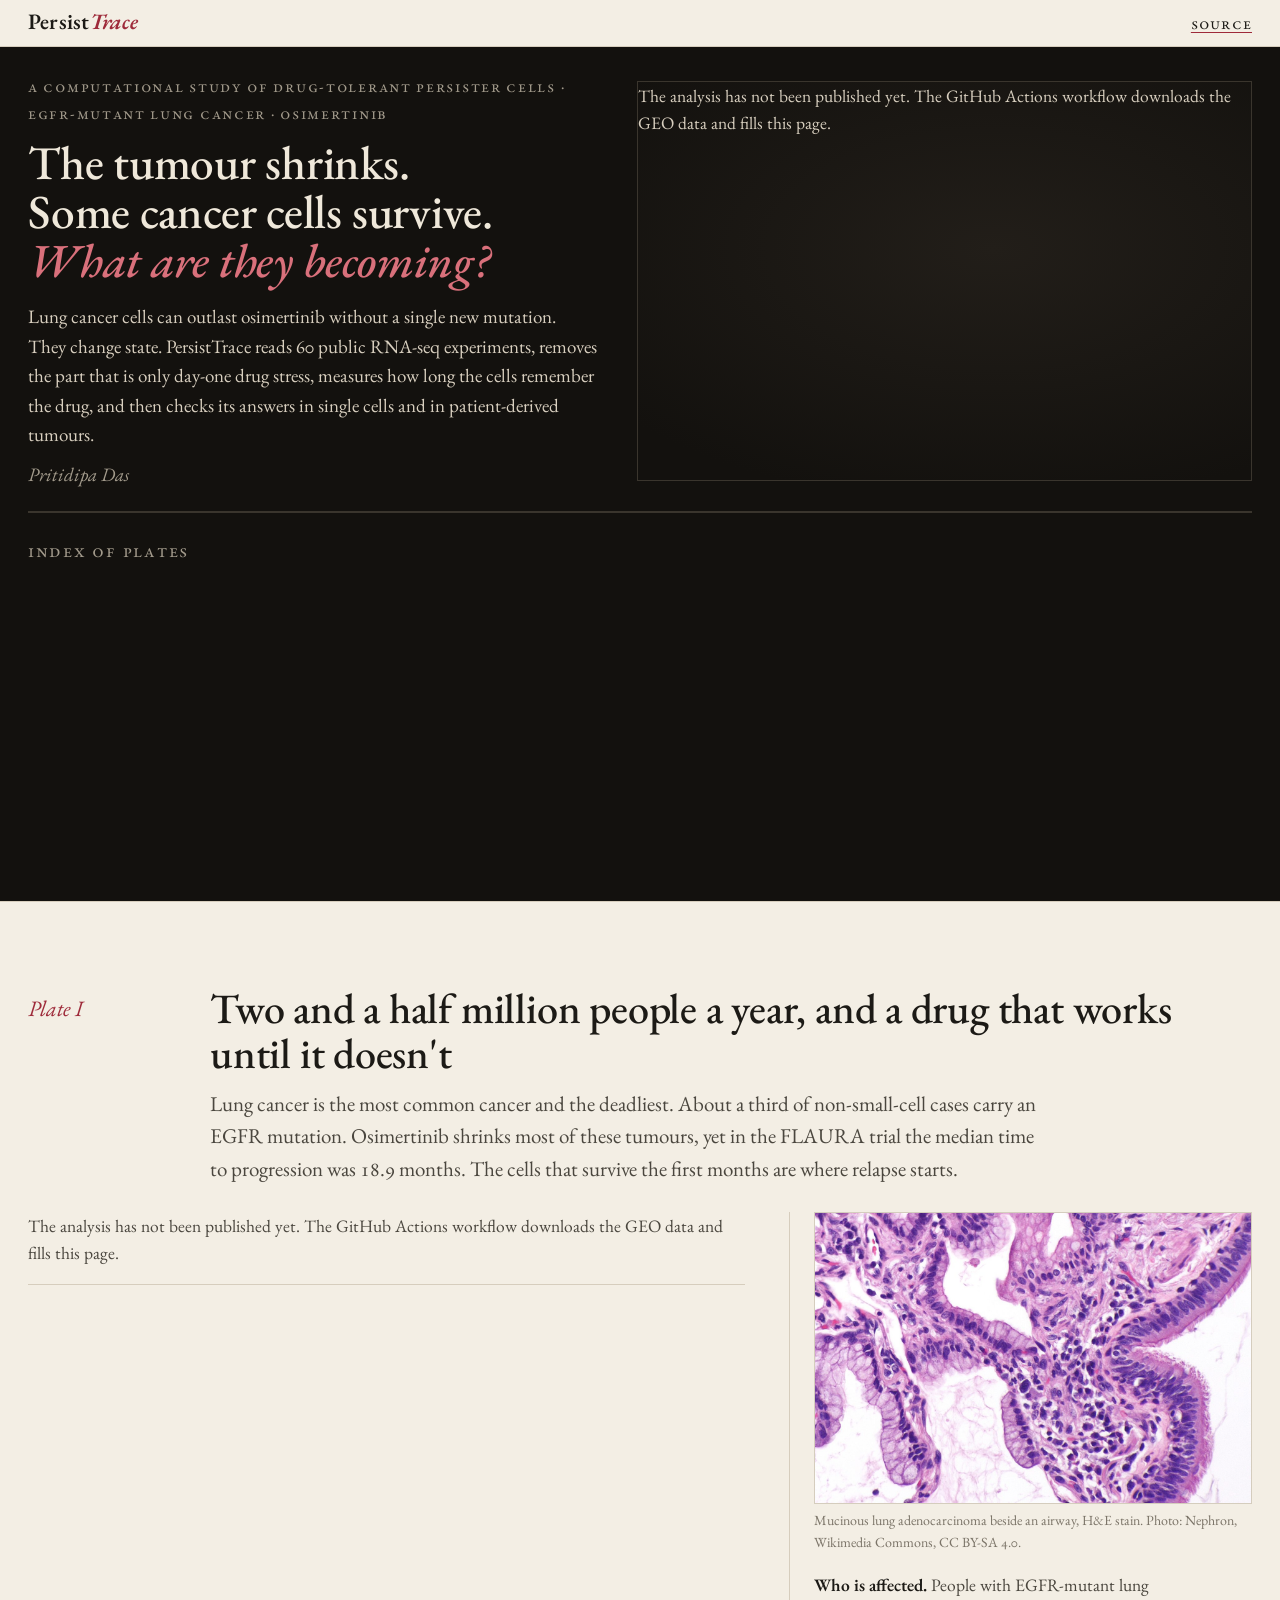
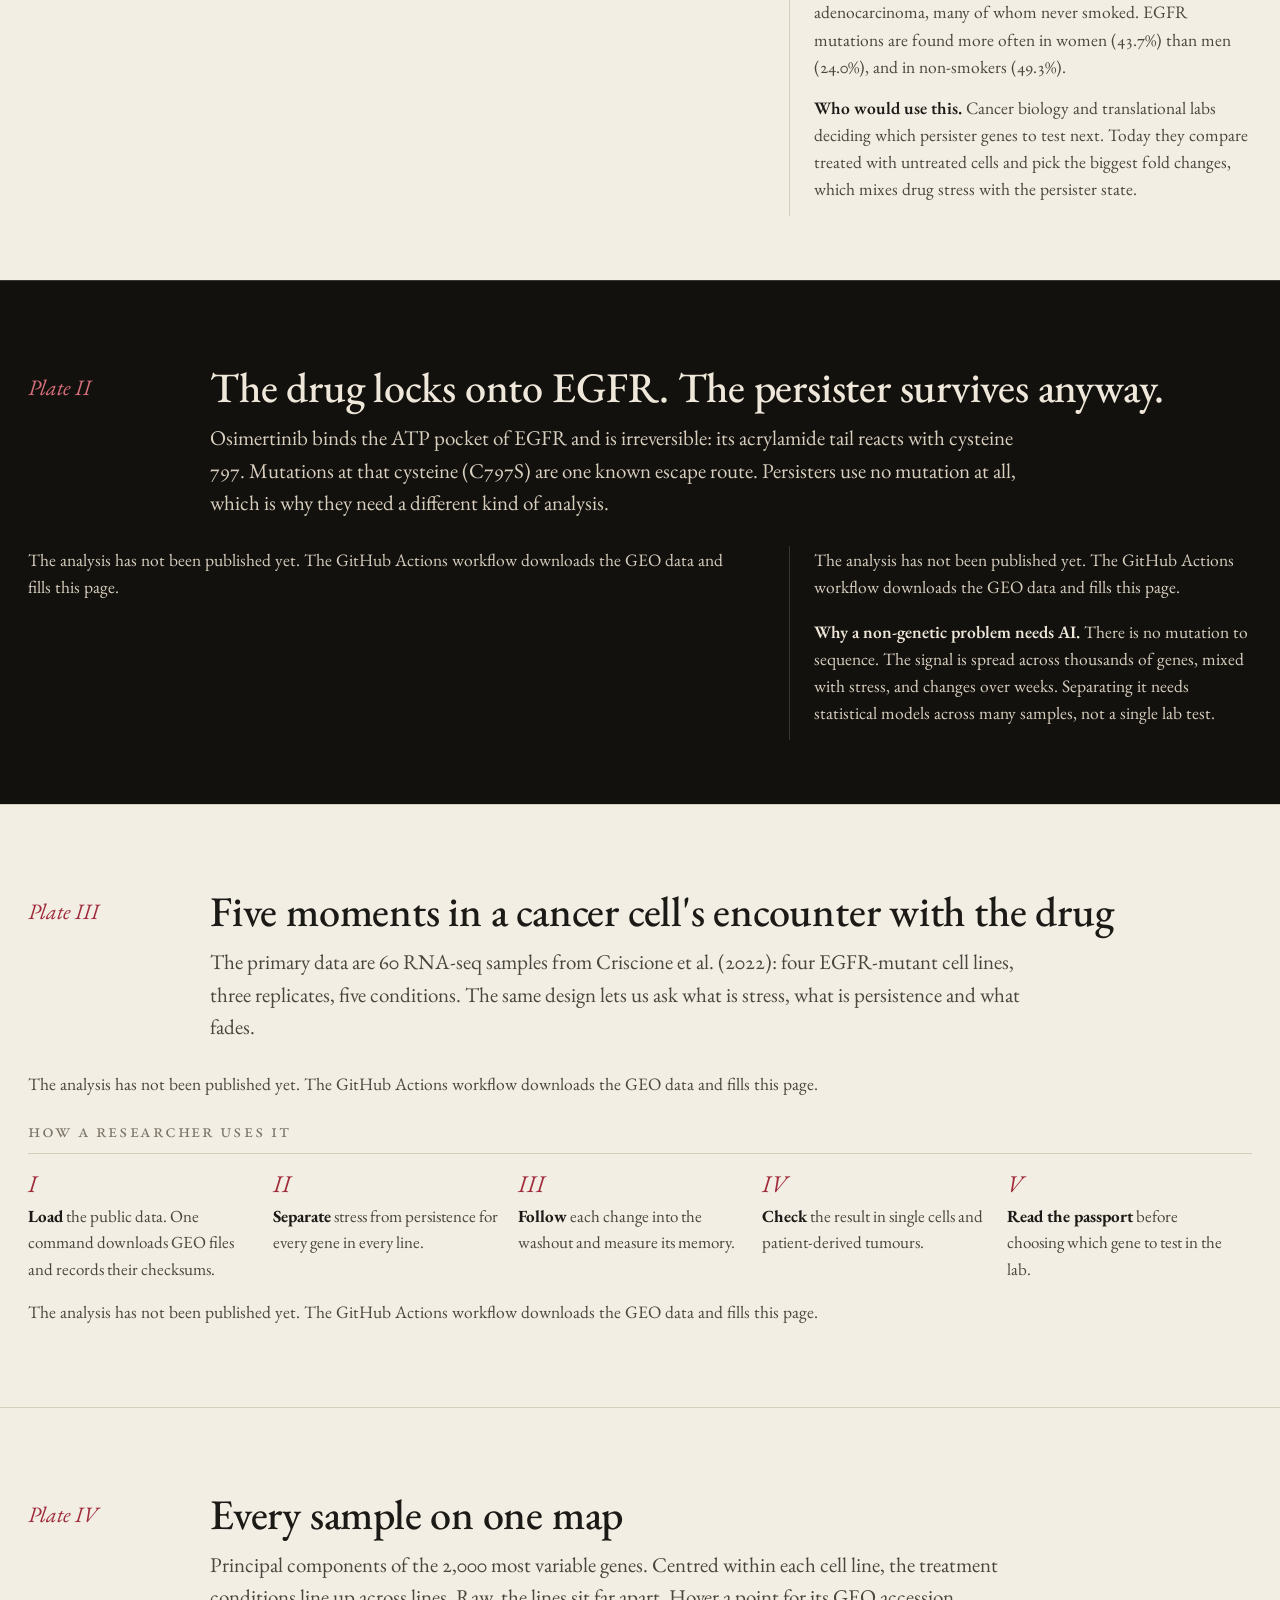
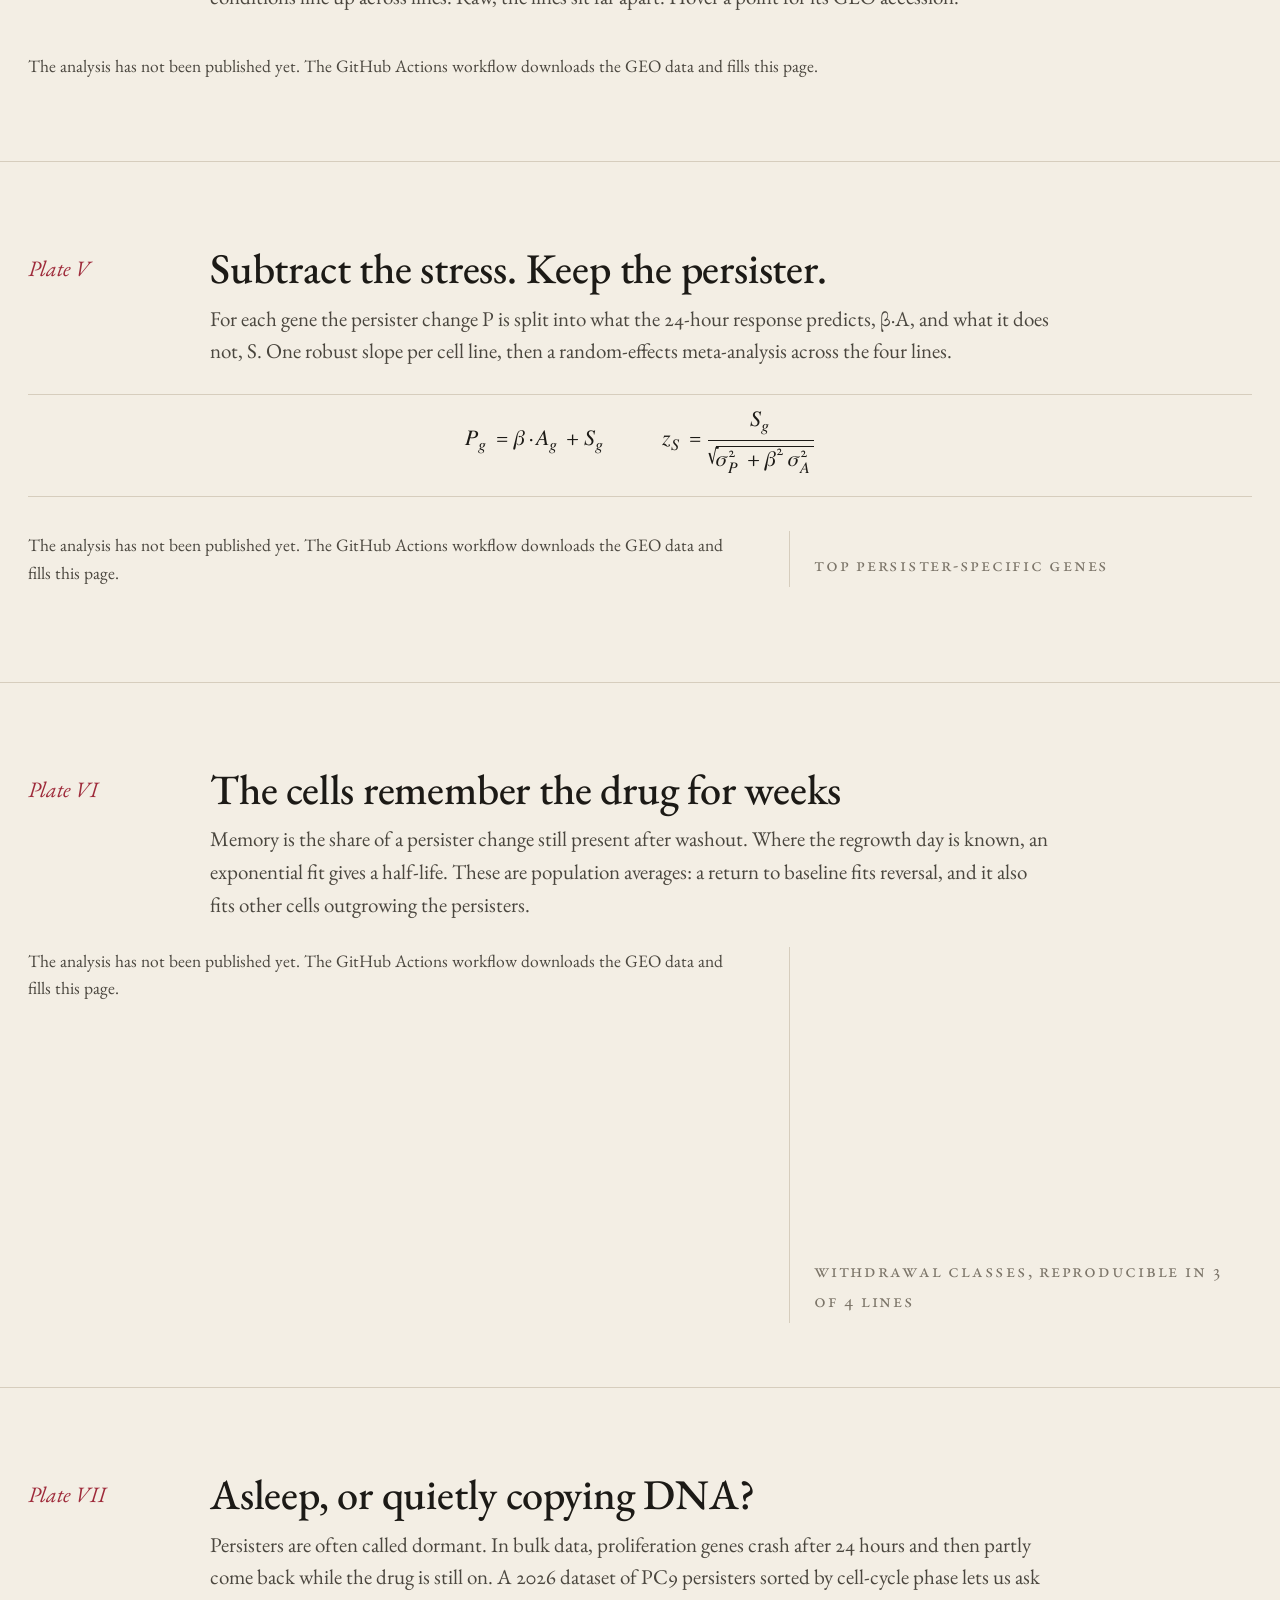
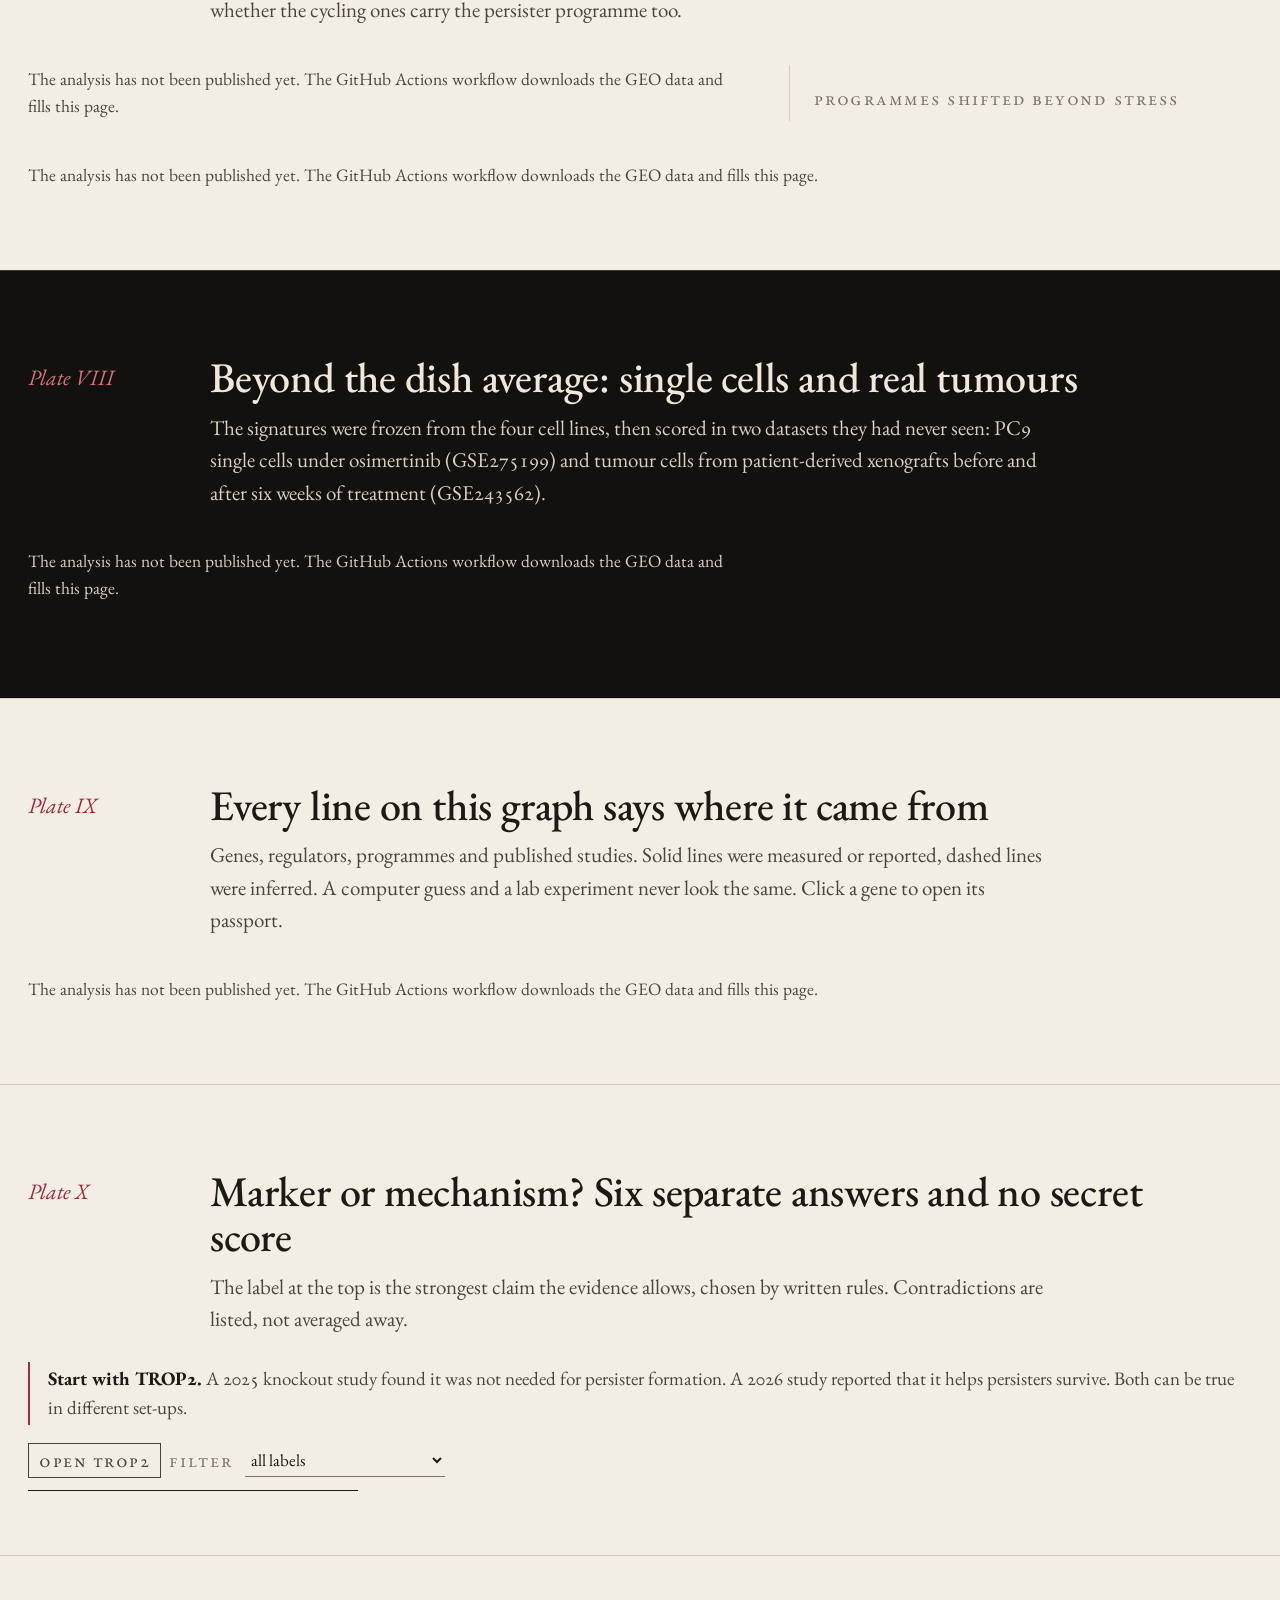
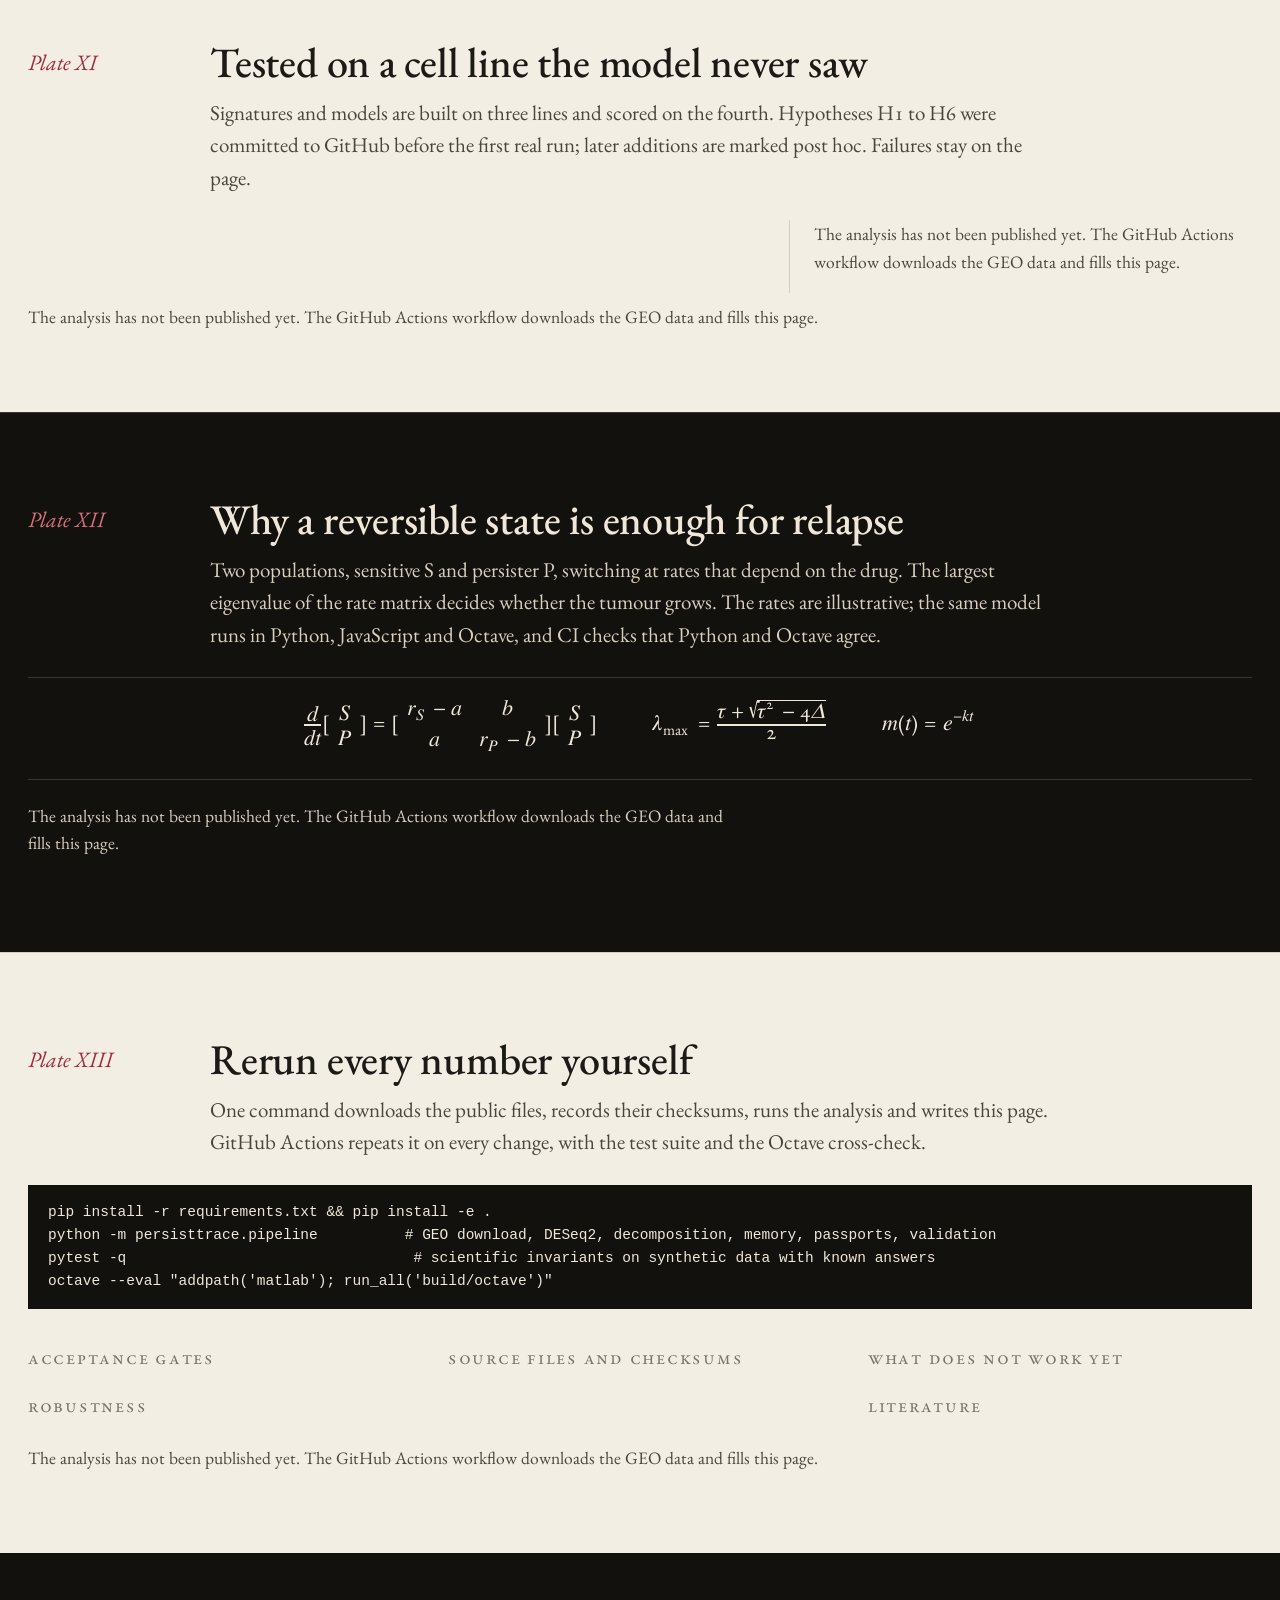
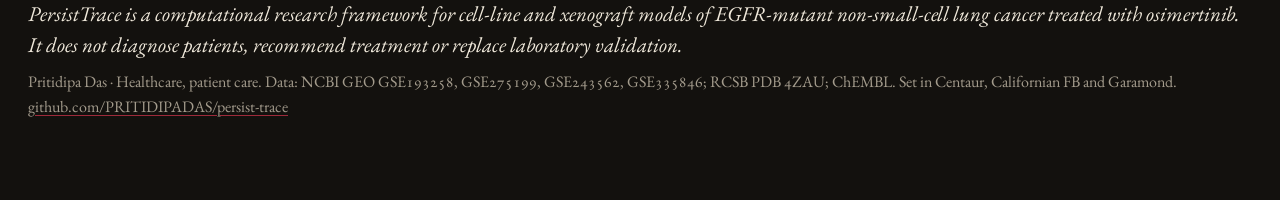
==== commit 6ba2953c: "Remove team and competition wording" ====
--- a/site/index.html
+++ b/site/index.html
@@ -30,7 +30,7 @@
       <p class="kicker">A computational study of drug-tolerant persister cells · EGFR-mutant lung cancer · osimertinib</p>
       <h1>The tumour shrinks.<br>Some cancer cells survive.<br><em>What are they becoming?</em></h1>
       <p class="lede">Lung cancer cells can outlast osimertinib without a single new mutation. They change state. PersistTrace reads 60 public RNA-seq experiments, removes the part that is only day-one drug stress, measures how long the cells remember the drug, and then checks its answers in single cells and in patient-derived tumours.</p>
-      <p class="byline">Pritidipa Das · Team Skibidi Solo · CGWC</p>
+      <p class="byline">Pritidipa Das</p>
     </div>
     <figure class="stage">
       <canvas id="heroCanvas" aria-label="The 60 real samples moving through the five conditions"></canvas>
@@ -261,7 +261,7 @@
 
 <footer class="colophon night">
   <p class="boundary">PersistTrace is a computational research framework for cell-line and xenograft models of EGFR-mutant non-small-cell lung cancer treated with osimertinib. It does not diagnose patients, recommend treatment or replace laboratory validation.</p>
-  <p>Pritidipa Das · Team Skibidi Solo · CGWC · Healthcare, patient care. Data: NCBI GEO GSE193258, GSE275199, GSE243562, GSE335846; RCSB PDB 4ZAU; ChEMBL. Set in Centaur, Californian FB and Garamond. <a href="https://github.com/PRITIDIPADAS/persist-trace">github.com/PRITIDIPADAS/persist-trace</a></p>
+  <p>Pritidipa Das · Healthcare, patient care. Data: NCBI GEO GSE193258, GSE275199, GSE243562, GSE335846; RCSB PDB 4ZAU; ChEMBL. Set in Centaur, Californian FB and Garamond. <a href="https://github.com/PRITIDIPADAS/persist-trace">github.com/PRITIDIPADAS/persist-trace</a></p>
 </footer>
 <div class="tip" id="tip" role="tooltip"></div>
 <script src="js/charts.js"></script>
